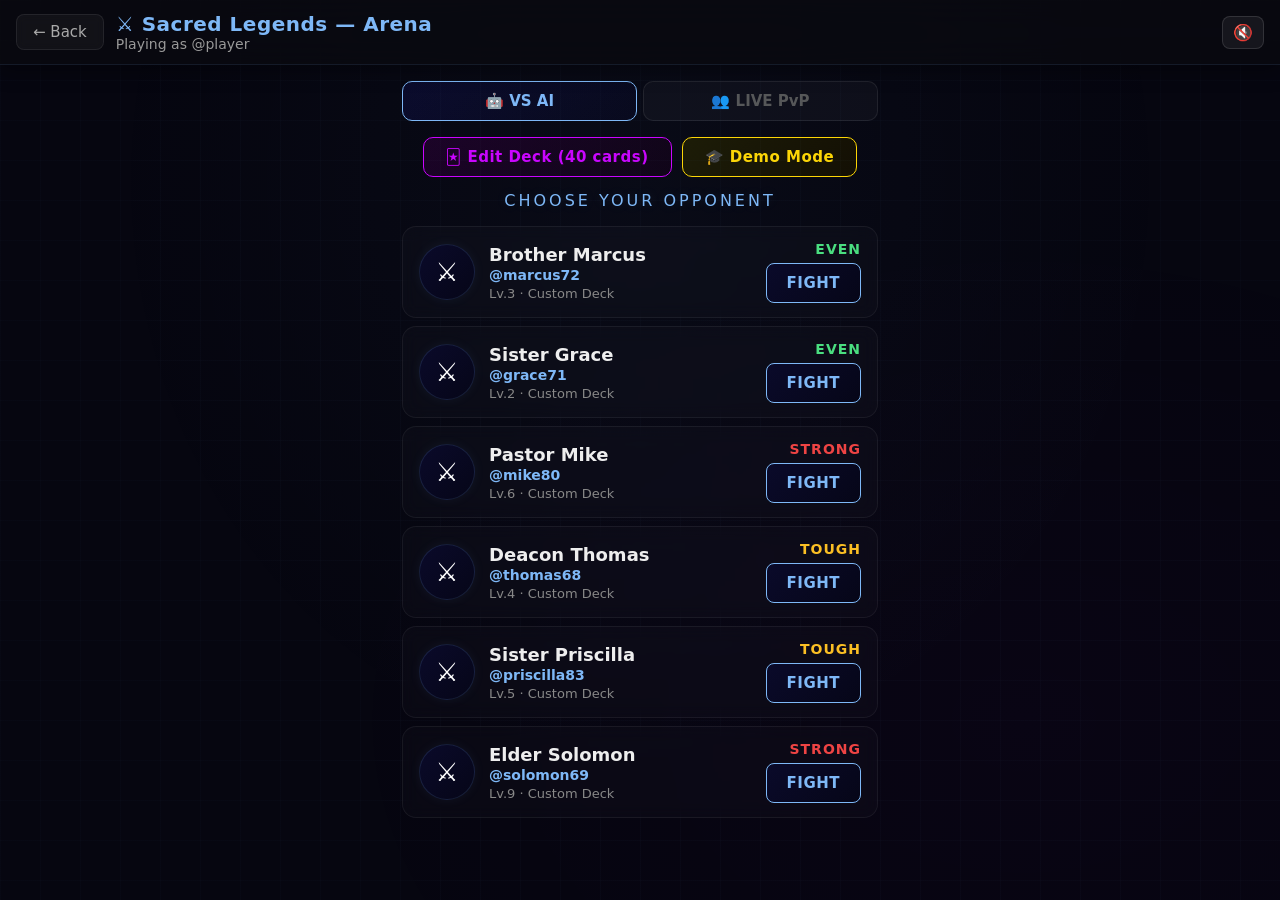
==== tcg/index.html @ 18b2754a "Add files via upload" ====
<!DOCTYPE html>
<html lang="en">
<head>
  <meta charset="UTF-8" />
  <meta name="viewport" content="width=device-width, initial-scale=1.0, maximum-scale=1.0, user-scalable=no" />
  <title>Ancient of Days — TCG Card Battle</title>
  <link rel="icon" type="image/svg+xml" href="data:image/svg+xml,<svg xmlns='http://www.w3.org/2000/svg' viewBox='0 0 100 100'><text y='.9em' font-size='90'>⚔️</text></svg>" />
  <script type="module" crossorigin src="./assets/index-ByjZycCG.js"></script>
  <link rel="stylesheet" crossorigin href="./assets/index-Dh2JTxyE.css">
</head>
<body>
  <div id="root"></div>

</body>
</html>
---- tcg/assets/index-Dh2JTxyE.css ----
*,*:before,*:after{box-sizing:border-box;margin:0;padding:0}body{font-family:Segoe UI,system-ui,-apple-system,sans-serif;background:#060610;color:#fff;min-height:100vh;-webkit-font-smoothing:antialiased;overflow-x:hidden}button{cursor:pointer;font-family:Segoe UI,system-ui,-apple-system,sans-serif}.tcg-page{min-height:100vh;position:relative;overflow:hidden}.bg-grid{position:fixed;top:0;right:0;bottom:0;left:0;background-image:linear-gradient(rgba(126,184,247,.02) 1px,transparent 1px),linear-gradient(90deg,rgba(126,184,247,.02) 1px,transparent 1px);background-size:40px 40px;pointer-events:none;z-index:0}.bg-radial{position:fixed;top:0;right:0;bottom:0;left:0;background:radial-gradient(ellipse at 50% 20%,#7EB8F708,transparent 60%),radial-gradient(ellipse at 80% 80%,#CC00FF05,transparent 50%);pointer-events:none;z-index:0}.glass-header{position:sticky;top:0;z-index:20;display:flex;align-items:center;gap:12px;padding:12px 16px;background:#0a0a10d9;backdrop-filter:blur(16px) saturate(1.4);-webkit-backdrop-filter:blur(16px) saturate(1.4);border-bottom:1px solid rgba(126,184,247,.1);box-shadow:0 4px 20px #0006}.header-title{font-weight:700;color:#7eb8f7;font-size:20px;letter-spacing:.5px}.header-sub{font-size:14px;color:#999}.btn-back{background:#ffffff0a;border:1px solid rgba(255,255,255,.08);color:#aaa;padding:8px 16px;border-radius:8px;font-size:15px;transition:all .2s;-webkit-backdrop-filter:blur(4px);backdrop-filter:blur(4px)}.btn-back:hover{background:#ffffff14;color:#aaa}.btn-fight{background:linear-gradient(135deg,#0a0a2a,#060618);border:1px solid #7EB8F7;color:#7eb8f7;padding:10px 20px;border-radius:8px;font-size:15px;font-weight:700;letter-spacing:.5px;transition:all .2s}.btn-primary{background:linear-gradient(135deg,#0a0a2a,#060618);border:1px solid #7EB8F7;color:#7eb8f7;padding:14px 28px;border-radius:10px;font-size:18px;font-weight:700;letter-spacing:.5px}.btn-ghost{background:#ffffff08;border:1px solid rgba(255,255,255,.08);color:#aaa;padding:13px 28px;border-radius:10px;font-size:16px;transition:all .2s}.btn-ghost:hover{color:#888;border-color:#ffffff26}.btn-ability{background:#cc00ff14;border:1px solid #CC00FF88;color:#c0f;padding:10px 18px;border-radius:8px;font-size:15px;font-weight:700;letter-spacing:.3px}.btn-cancel{background:#ffffff08;border:1px solid rgba(255,255,255,.08);color:#aaa;padding:10px 18px;border-radius:8px;font-size:15px}.btn-attack-face{background:#ef44441a;border:1px solid #ef4444;color:#ef4444;padding:12px 22px;border-radius:8px;font-size:16px;font-weight:700}.btn-end-turn{background:#ffffff0a;border:1px solid rgba(255,255,255,.08);color:#888;padding:14px 36px;border-radius:12px;font-size:18px;font-weight:700;letter-spacing:.5px;transition:all .3s}.btn-end-turn.active{background:linear-gradient(135deg,#7eb8f7,#48c);border-color:#7eb8f7;color:#000;box-shadow:0 4px 16px #7eb8f74d}.section-label{text-align:center;color:#7eb8f7;font-size:16px;letter-spacing:3px;margin-bottom:16px;text-shadow:0 0 12px #7EB8F722}.opponent-card{background:#ffffff05;border:1px solid rgba(255,255,255,.06);border-radius:14px;padding:14px 16px;margin-bottom:8px;display:flex;align-items:center;gap:14px;-webkit-backdrop-filter:blur(8px);backdrop-filter:blur(8px);transition:border-color .2s,background .2s}.opponent-card:hover{border-color:#7eb8f726;background:#ffffff09}.opp-avatar{width:56px;height:56px;border-radius:50%;background:linear-gradient(135deg,#0a0a2a,#060618);display:flex;align-items:center;justify-content:center;font-size:26px;border:1px solid #7EB8F722;box-shadow:0 0 12px #7eb8f711}.opp-name{font-weight:700;font-size:18px;color:#eee}.opp-tag{font-size:14px;color:#7eb8f7;font-weight:700;margin-top:2px}.opp-info{font-size:13px;color:#888;margin-top:3px}.battle-page{display:flex;flex-direction:column}.pvp-banner{background:#0a0a14e6;-webkit-backdrop-filter:blur(12px);backdrop-filter:blur(12px);border-bottom:1px solid rgba(126,184,247,.12);padding:10px 16px;display:flex;align-items:center;justify-content:space-between;z-index:10;position:relative}.pvp-badge{background:linear-gradient(135deg,#7eb8f7,#48c);color:#000;padding:4px 10px;border-radius:4px;font-size:13px;font-weight:700;letter-spacing:1px}.battle-half{padding:6px 12px;position:relative;z-index:5}.opponent-half{background:linear-gradient(180deg,rgba(20,0,10,.5),transparent)}.player-half{background:linear-gradient(0deg,rgba(0,20,10,.3),transparent)}.player-bar{display:flex;justify-content:space-between;align-items:center;margin-bottom:4px}.player-bar-left{display:flex;align-items:center;gap:8px}.bar-name{font-weight:700;font-size:17px}.bar-tag{font-size:14px;color:#7eb8f7}.bar-stats{display:flex;gap:10px;font-size:14px;color:#999}.hp-section{margin-bottom:6px}.hp-label{display:flex;gap:4px;font-size:15px;font-weight:700;margin-bottom:4px}.hp-track{height:10px;background:#ffffff0a;border-radius:6px;overflow:hidden;border:1px solid rgba(255,255,255,.06)}.hp-fill{height:100%;border-radius:6px;box-shadow:0 0 8px currentColor}.field-zone{min-height:90px;border-radius:14px;border:1px dashed rgba(255,255,255,.05);padding:8px 6px;display:flex;flex-wrap:wrap;gap:6px;justify-content:center;align-items:center;transition:all .3s ease;position:relative}.field-receiving{border-color:#4ade8044;background:#4ade8008;box-shadow:inset 0 0 20px #4ade800d}.field-targetable{border-color:#ef444444;background:#ef444408;box-shadow:inset 0 0 20px #ef44440d}.field-empty{display:flex;flex-direction:column;align-items:center;justify-content:center;gap:6px;padding:20px;color:#666;font-size:15px;letter-spacing:.5px}.battle-log-wrapper{position:relative;z-index:5;border-top:1px solid rgba(255,255,255,.04);border-bottom:1px solid rgba(255,255,255,.04);background:#05050c99;-webkit-backdrop-filter:blur(4px);backdrop-filter:blur(4px)}.battle-log{max-height:80px;min-height:50px;overflow:auto;padding:6px 14px}.log-msg{font-size:13px;padding:2px 0;color:#999}.action-bar{display:flex;gap:6px;justify-content:center;padding:6px 0;overflow:hidden}.hand-tray{padding:8px 8px 6px;background:#0a0a10e6;-webkit-backdrop-filter:blur(12px);backdrop-filter:blur(12px);border-top:1px solid rgba(255,255,255,.06);position:relative;z-index:15}.hand-cards{display:flex;gap:4px;justify-content:center;align-items:flex-end;min-height:100px;perspective:1000px;overflow-x:auto;padding:4px 0}@media(max-width:600px){.hand-cards{justify-content:flex-start;overflow-x:auto;scroll-snap-type:x mandatory;-webkit-overflow-scrolling:touch;gap:10px;padding:4px 12px;scrollbar-width:none}.hand-cards::-webkit-scrollbar{display:none}.hand-cards>*{scroll-snap-align:center;flex-shrink:0}}.hand-nav{display:none}@media(max-width:600px){.hand-nav{display:flex;justify-content:center;align-items:center;gap:6px;padding:4px 0 2px}.hand-nav-dot{width:8px;height:8px;border-radius:50%;background:#333;border:none;padding:0;cursor:pointer;transition:all .2s}.hand-nav-dot.active{background:#7eb8f7;box-shadow:0 0 6px #7eb8f744;transform:scale(1.3)}.hand-nav-arrow{background:none;border:none;color:#666;font-size:18px;padding:2px 8px;cursor:pointer;transition:color .2s}.hand-nav-arrow:active{color:#7eb8f7}}.hand-hint{text-align:center;font-size:14px;color:#888;margin-top:6px;letter-spacing:.3px}.end-turn-bar{padding:8px 16px 16px;display:flex;justify-content:center;background:#060610e6;position:relative;z-index:10}.spinner{display:inline-block;width:14px;height:14px;border:2px solid #555;border-top-color:#7eb8f7;border-radius:50%;animation:spin .8s linear infinite;vertical-align:middle;margin-right:6px}@keyframes spin{0%{transform:rotate(0)}to{transform:rotate(360deg)}}@keyframes float{0%,to{transform:translateY(0)}50%{transform:translateY(-3px)}}@keyframes spBob{0%,to{transform:translateY(0)}50%{transform:translateY(-4px)}}@keyframes pulseGlow{0%,to{box-shadow:0 0 10px #4ade8033}50%{box-shadow:0 0 24px #4ade8077}}::-webkit-scrollbar{width:3px;height:3px}::-webkit-scrollbar-track{background:transparent}::-webkit-scrollbar-thumb{background:#222;border-radius:3px}::-webkit-scrollbar-thumb:hover{background:#444}@media(max-width:480px){.hand-cards{gap:8px}.field-zone{gap:4px;min-height:80px}.glass-header{padding:14px 16px}.opponent-card{padding:16px}.btn-fight{padding:12px 22px}.pvp-banner{padding:12px 16px}.battle-half{padding:8px 14px}.hand-tray{padding:10px 8px 8px}.end-turn-bar{padding:10px 16px 20px}.action-bar{gap:10px;padding:8px 0}}
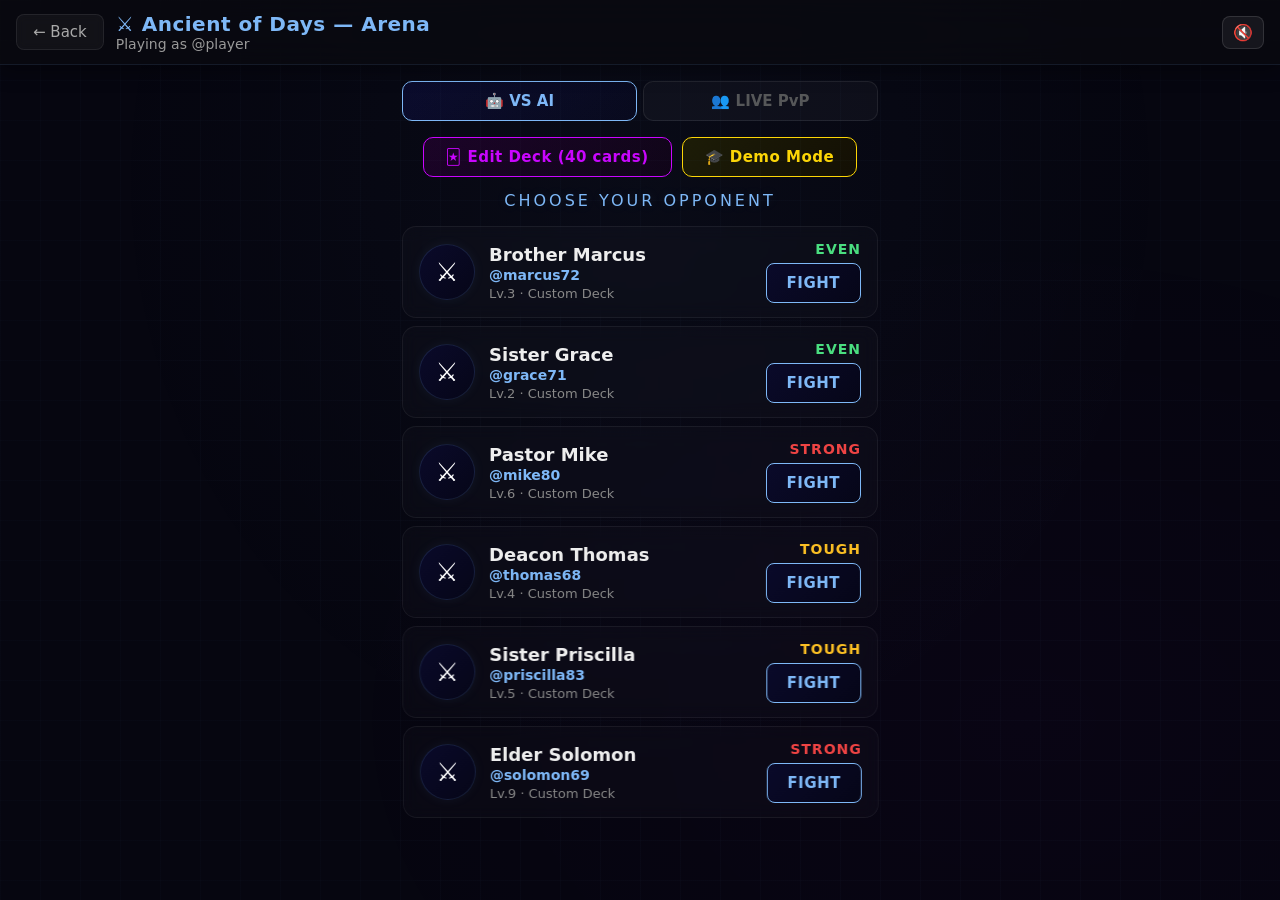
==== commit e3f551c6: "Add files via upload" ====
--- a/tcg/index.html
+++ b/tcg/index.html
@@ -5,11 +5,11 @@
   <meta name="viewport" content="width=device-width, initial-scale=1.0, maximum-scale=1.0, user-scalable=no" />
   <title>Ancient of Days — TCG Card Battle</title>
   <link rel="icon" type="image/svg+xml" href="data:image/svg+xml,<svg xmlns='http://www.w3.org/2000/svg' viewBox='0 0 100 100'><text y='.9em' font-size='90'>⚔️</text></svg>" />
-  <script type="module" crossorigin src="./assets/index-ByjZycCG.js"></script>
-  <link rel="stylesheet" crossorigin href="./assets/index-Dh2JTxyE.css">
+  <script type="module" crossorigin src="./assets/index-J-fe5Ahm.js"></script>
+  <link rel="stylesheet" crossorigin href="./assets/index-Dh2JTxyE.css">
 </head>
 <body>
-  <div id="root"></div>
+  <div id="root"></div> 
 </body>
 </html>
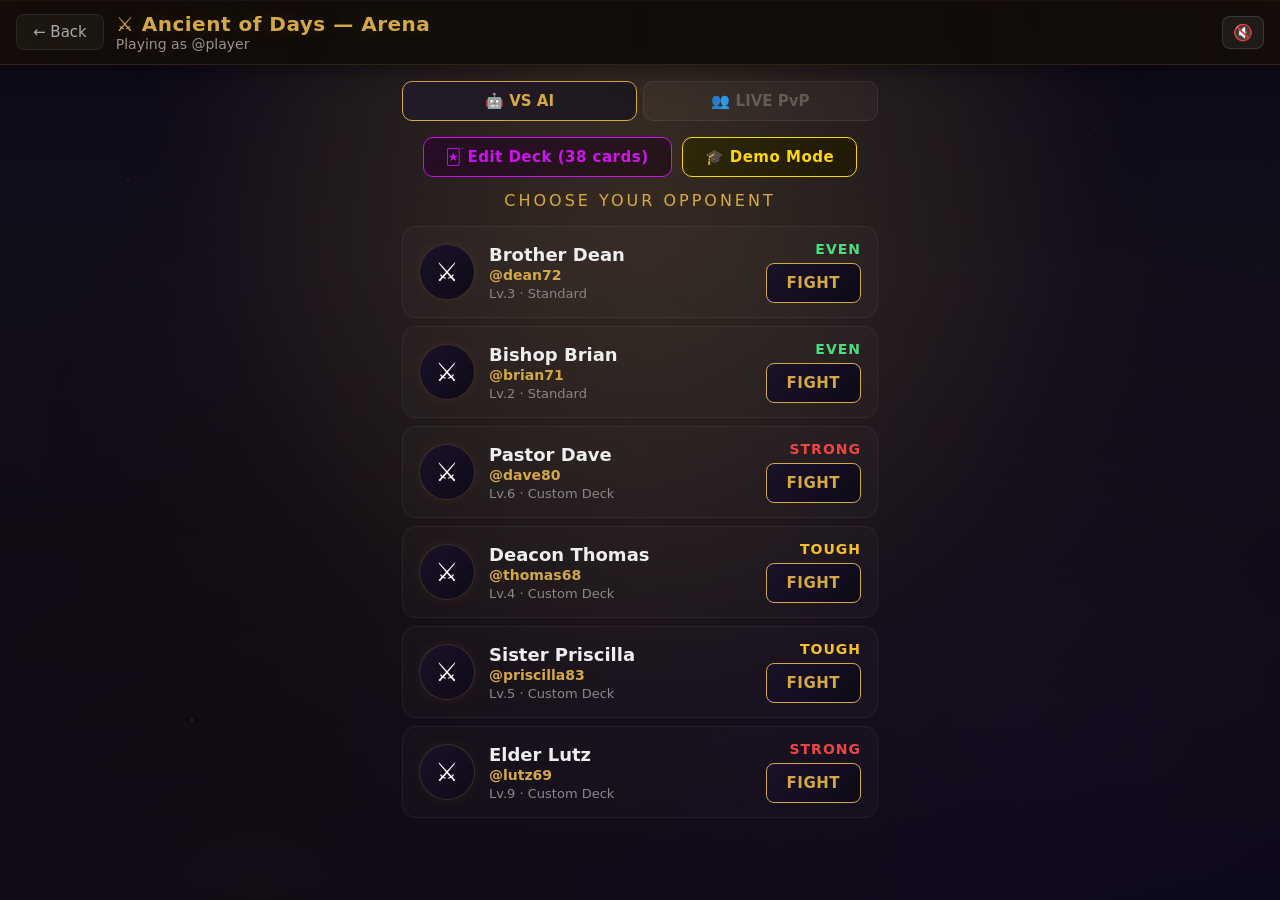
==== commit 964820a5: "Add files via upload" ====
--- a/tcg/index.html
+++ b/tcg/index.html
@@ -5,8 +5,8 @@
   <meta name="viewport" content="width=device-width, initial-scale=1.0, maximum-scale=1.0, user-scalable=no" />
   <title>Ancient of Days — TCG Card Battle</title>
   <link rel="icon" type="image/svg+xml" href="data:image/svg+xml,<svg xmlns='http://www.w3.org/2000/svg' viewBox='0 0 100 100'><text y='.9em' font-size='90'>⚔️</text></svg>" />
-  <script type="module" crossorigin src="./assets/index-J-fe5Ahm.js"></script>
-  <link rel="stylesheet" crossorigin href="./assets/index-Dh2JTxyE.css">
+  <script type="module" crossorigin src="./assets/index-dqI4MQub.js"></script>
+  <link rel="stylesheet" crossorigin href="./assets/index-B5slgCGi.css">
 </head>
 <body>
   <div id="root"></div>
--- a/tcg/assets/index-B5slgCGi.css
+++ b/tcg/assets/index-B5slgCGi.css
@@ -0,0 +1 @@
+*,*:before,*:after{box-sizing:border-box;margin:0;padding:0}body{font-family:Segoe UI,system-ui,-apple-system,sans-serif;background:#0a0815;color:#fff;min-height:100vh;-webkit-font-smoothing:antialiased;overflow-x:hidden}button{cursor:pointer;font-family:Segoe UI,system-ui,-apple-system,sans-serif}.tcg-page{min-height:100vh;position:relative;overflow:hidden;background:radial-gradient(ellipse at 50% 0%,rgba(180,140,60,.12) 0%,transparent 55%),radial-gradient(ellipse at 20% 100%,rgba(90,50,20,.1) 0%,transparent 50%),radial-gradient(ellipse at 80% 80%,rgba(60,30,80,.1) 0%,transparent 50%),linear-gradient(180deg,#0d0a18,#120e1a,#0e0b14 60%,#0a0815)}.bg-grid{position:fixed;top:0;right:0;bottom:0;left:0;pointer-events:none;z-index:0;background:radial-gradient(ellipse at 50% 15%,rgba(255,215,100,.06) 0%,transparent 50%),radial-gradient(ellipse at 50% 50%,rgba(180,140,60,.03) 0%,transparent 70%)}.bg-grid:before{content:"";position:absolute;top:0;right:0;bottom:0;left:0;background-image:radial-gradient(1px 1px at 10% 20%,rgba(255,215,100,.3),transparent),radial-gradient(1px 1px at 30% 60%,rgba(255,215,100,.2),transparent),radial-gradient(1px 1px at 50% 10%,rgba(255,220,130,.25),transparent),radial-gradient(1px 1px at 70% 40%,rgba(255,200,80,.2),transparent),radial-gradient(1px 1px at 90% 70%,rgba(255,215,100,.15),transparent),radial-gradient(1.5px 1.5px at 15% 80%,rgba(255,215,100,.3),transparent),radial-gradient(1px 1px at 85% 15%,rgba(255,220,130,.2),transparent),radial-gradient(1px 1px at 55% 85%,rgba(255,200,80,.15),transparent),radial-gradient(1.5px 1.5px at 40% 35%,rgba(255,215,100,.25),transparent),radial-gradient(1px 1px at 65% 55%,rgba(255,215,100,.2),transparent);animation:starDrift 20s ease-in-out infinite alternate}.bg-radial{position:fixed;top:0;right:0;bottom:0;left:0;background:radial-gradient(ellipse at 50% 20%,rgba(255,200,80,.04),transparent 60%),radial-gradient(ellipse at 80% 80%,rgba(120,60,160,.03),transparent 50%);pointer-events:none;z-index:0}.battle-bg{position:fixed;top:0;right:0;bottom:0;left:0;z-index:0;pointer-events:none;overflow:hidden;background:linear-gradient(180deg,#1a1020,#261828 8%,#3a2218,#5c3a1a 28%,#4a2e14 35%,#2e1c10,#1e140e,#1a120c 65%,#16100a 80%,#120e08)}.battle-bg:before{content:"";position:absolute;top:0;right:0;bottom:0;left:0;background:radial-gradient(1px 1px at 8% 5%,rgba(255,255,220,.6),transparent),radial-gradient(1px 1px at 22% 3%,rgba(255,255,220,.4),transparent),radial-gradient(1.5px 1.5px at 35% 8%,rgba(255,255,200,.7),transparent),radial-gradient(1px 1px at 48% 2%,rgba(255,255,220,.5),transparent),radial-gradient(1px 1px at 62% 6%,rgba(255,255,220,.3),transparent),radial-gradient(1.5px 1.5px at 75% 4%,rgba(255,255,200,.6),transparent),radial-gradient(1px 1px at 88% 7%,rgba(255,255,220,.4),transparent),radial-gradient(1px 1px at 15% 12%,rgba(255,255,220,.3),transparent),radial-gradient(1px 1px at 55% 11%,rgba(255,255,220,.35),transparent),radial-gradient(1px 1px at 92% 9%,rgba(255,255,220,.25),transparent),radial-gradient(ellipse 120% 20% at 50% 28%,rgba(200,120,40,.2) 0%,transparent 70%),radial-gradient(circle at 75% 8%,rgba(255,230,180,.08) 0%,transparent 25%);animation:starTwinkle 6s ease-in-out infinite alternate}.battle-bg:after{content:"";position:absolute;top:0;right:0;bottom:0;left:0;background:repeating-linear-gradient(90deg,transparent 0px,rgba(160,120,60,.02) 2px,transparent 4px),repeating-linear-gradient(0deg,transparent 0px,rgba(140,100,50,.015) 3px,transparent 6px),radial-gradient(ellipse 100% 15% at 30% 50%,rgba(180,140,80,.06) 0%,transparent 70%),radial-gradient(ellipse 80% 12% at 70% 52%,rgba(160,120,60,.05) 0%,transparent 70%),radial-gradient(circle at 5% 60%,rgba(255,140,40,.04) 0%,transparent 20%),radial-gradient(circle at 95% 55%,rgba(255,140,40,.03) 0%,transparent 18%),linear-gradient(180deg,transparent 50%,rgba(0,0,0,.15) 100%);animation:dustDrift 12s ease-in-out infinite alternate}@keyframes starTwinkle{0%{opacity:.8}50%{opacity:1}to{opacity:.85}}@keyframes dustDrift{0%{transform:translate(0)}to{transform:translate(6px)}}.scene-mountains{position:absolute;bottom:52%;left:0;right:0;height:30%;z-index:1;background-image:url("data:image/svg+xml,%3Csvg xmlns='http://www.w3.org/2000/svg' viewBox='0 0 1200 200' preserveAspectRatio='none'%3E%3Cpath d='M0 200 L0 140 Q30 130 60 120 L120 80 L160 95 L200 60 L250 90 L280 55 L340 100 L380 70 L440 110 L480 50 L520 85 L560 40 L600 75 L650 30 L700 65 L740 45 L790 80 L830 55 L880 90 L920 60 L970 100 L1010 70 L1060 95 L1100 65 L1140 85 L1200 110 L1200 200Z' fill='%23160e08' opacity='0.7'/%3E%3Cpath d='M0 200 L0 160 Q40 150 80 145 L150 110 L200 130 L260 90 L320 125 L370 95 L430 130 L490 80 L540 110 L600 70 L660 100 L710 65 L770 95 L820 75 L880 110 L940 85 L1000 120 L1050 95 L1110 130 L1160 110 L1200 140 L1200 200Z' fill='%231a1208' opacity='0.5'/%3E%3C/svg%3E");background-size:100% 100%;background-repeat:no-repeat}.scene-dunes{position:absolute;bottom:0;left:0;right:0;height:55%;z-index:1;background-image:url("data:image/svg+xml,%3Csvg xmlns='http://www.w3.org/2000/svg' viewBox='0 0 1200 300' preserveAspectRatio='none'%3E%3Cdefs%3E%3ClinearGradient id='dg' x1='0' y1='0' x2='0' y2='1'%3E%3Cstop offset='0%25' stop-color='%23261a0c' stop-opacity='0.3'/%3E%3Cstop offset='100%25' stop-color='%231a120a' stop-opacity='0.5'/%3E%3C/linearGradient%3E%3C/defs%3E%3Cpath d='M0 300 L0 80 Q100 60 200 70 Q350 85 450 50 Q550 20 650 45 Q750 70 850 35 Q950 5 1050 30 Q1150 55 1200 40 L1200 300Z' fill='url(%23dg)'/%3E%3Cpath d='M0 300 L0 140 Q150 120 300 130 Q500 145 650 110 Q800 80 950 100 Q1100 120 1200 105 L1200 300Z' fill='%23201508' opacity='0.25'/%3E%3C/svg%3E");background-size:100% 100%;background-repeat:no-repeat}.scene-ruins{position:absolute;top:0;right:0;bottom:0;left:0;z-index:2;pointer-events:none;background-image:url("data:image/svg+xml,%3Csvg xmlns='http://www.w3.org/2000/svg' viewBox='0 0 80 250' preserveAspectRatio='xMinYMax meet'%3E%3Crect x='15' y='50' width='14' height='200' fill='%23201408' opacity='0.5' rx='2'/%3E%3Crect x='10' y='42' width='24' height='12' fill='%23201408' opacity='0.5' rx='1'/%3E%3Crect x='8' y='36' width='28' height='8' fill='%23201408' opacity='0.45' rx='1'/%3E%3Crect x='45' y='80' width='12' height='170' fill='%23201408' opacity='0.35' rx='2'/%3E%3Crect x='41' y='73' width='20' height='10' fill='%23201408' opacity='0.35' rx='1'/%3E%3Crect x='42' y='140' width='18' height='3' fill='%23201408' opacity='0.2'/%3E%3C/svg%3E"),url("data:image/svg+xml,%3Csvg xmlns='http://www.w3.org/2000/svg' viewBox='0 0 80 250' preserveAspectRatio='xMaxYMax meet'%3E%3Crect x='50' y='60' width='14' height='190' fill='%23201408' opacity='0.45' rx='2'/%3E%3Crect x='46' y='52' width='22' height='11' fill='%23201408' opacity='0.45' rx='1'/%3E%3Crect x='44' y='46' width='26' height='8' fill='%23201408' opacity='0.4' rx='1'/%3E%3Crect x='20' y='100' width='11' height='150' fill='%23201408' opacity='0.3' rx='2'/%3E%3Crect x='16' y='93' width='19' height='10' fill='%23201408' opacity='0.3' rx='1'/%3E%3C/svg%3E");background-position:left bottom,right bottom;background-size:60px 45%,55px 42%;background-repeat:no-repeat}.scene-palms{position:absolute;top:0;right:0;bottom:0;left:0;z-index:2;pointer-events:none;background-image:url("data:image/svg+xml,%3Csvg xmlns='http://www.w3.org/2000/svg' viewBox='0 0 100 300' preserveAspectRatio='xMinYMax meet'%3E%3Cpath d='M48 300 Q47 250 49 200 Q50 160 48 130' stroke='%23261a0c' stroke-width='4' fill='none' opacity='0.5'/%3E%3Cpath d='M48 130 Q30 115 10 120' stroke='%23182008' stroke-width='2.5' fill='none' opacity='0.4'/%3E%3Cpath d='M48 130 Q25 108 8 100' stroke='%23182008' stroke-width='2' fill='none' opacity='0.35'/%3E%3Cpath d='M48 130 Q60 110 80 115' stroke='%23182008' stroke-width='2.5' fill='none' opacity='0.4'/%3E%3Cpath d='M48 130 Q65 105 85 95' stroke='%23182008' stroke-width='2' fill='none' opacity='0.35'/%3E%3Cpath d='M48 130 Q45 105 40 85' stroke='%23182008' stroke-width='2' fill='none' opacity='0.3'/%3E%3Cpath d='M48 130 Q52 108 58 88' stroke='%23182008' stroke-width='2' fill='none' opacity='0.3'/%3E%3C/svg%3E"),url("data:image/svg+xml,%3Csvg xmlns='http://www.w3.org/2000/svg' viewBox='0 0 100 300' preserveAspectRatio='xMaxYMax meet'%3E%3Cpath d='M55 300 Q54 260 56 220 Q57 180 55 150' stroke='%23261a0c' stroke-width='3.5' fill='none' opacity='0.4'/%3E%3Cpath d='M55 150 Q35 135 15 140' stroke='%23182008' stroke-width='2' fill='none' opacity='0.35'/%3E%3Cpath d='M55 150 Q30 128 12 118' stroke='%23182008' stroke-width='1.8' fill='none' opacity='0.3'/%3E%3Cpath d='M55 150 Q70 132 88 135' stroke='%23182008' stroke-width='2' fill='none' opacity='0.35'/%3E%3Cpath d='M55 150 Q72 125 90 115' stroke='%23182008' stroke-width='1.8' fill='none' opacity='0.3'/%3E%3Cpath d='M55 150 Q53 125 50 108' stroke='%23182008' stroke-width='1.8' fill='none' opacity='0.25'/%3E%3C/svg%3E");background-position:8% bottom,92% bottom;background-size:70px 50%,60px 45%;background-repeat:no-repeat}.scene-dust-particles{position:absolute;top:0;right:0;bottom:0;left:0;z-index:3;pointer-events:none}.scene-dust-particles:before{content:"";position:absolute;width:200%;height:100%;top:0;left:-50%;background-image:radial-gradient(2px 2px at 10% 40%,rgba(200,160,80,.15),transparent),radial-gradient(1.5px 1.5px at 20% 55%,rgba(200,160,80,.12),transparent),radial-gradient(2px 2px at 35% 35%,rgba(200,160,80,.1),transparent),radial-gradient(1px 1px at 45% 60%,rgba(200,160,80,.14),transparent),radial-gradient(2px 2px at 55% 45%,rgba(200,160,80,.1),transparent),radial-gradient(1.5px 1.5px at 65% 50%,rgba(200,160,80,.12),transparent),radial-gradient(1px 1px at 75% 38%,rgba(200,160,80,.08),transparent),radial-gradient(2px 2px at 85% 58%,rgba(200,160,80,.1),transparent),radial-gradient(1.5px 1.5px at 30% 65%,rgba(200,160,80,.09),transparent),radial-gradient(1px 1px at 60% 30%,rgba(200,160,80,.11),transparent),radial-gradient(2px 2px at 80% 42%,rgba(200,160,80,.07),transparent),radial-gradient(1.5px 1.5px at 15% 48%,rgba(200,160,80,.1),transparent);animation:dustFloat 18s linear infinite}.scene-dust-particles:after{content:"";position:absolute;width:200%;height:100%;top:0;left:-80%;background-image:radial-gradient(1.5px 1.5px at 12% 52%,rgba(220,180,100,.08),transparent),radial-gradient(2px 2px at 28% 38%,rgba(220,180,100,.06),transparent),radial-gradient(1px 1px at 42% 62%,rgba(220,180,100,.1),transparent),radial-gradient(1.5px 1.5px at 58% 44%,rgba(220,180,100,.07),transparent),radial-gradient(2px 2px at 72% 56%,rgba(220,180,100,.09),transparent),radial-gradient(1px 1px at 88% 36%,rgba(220,180,100,.06),transparent);animation:dustFloat 25s linear infinite reverse}@keyframes dustFloat{0%{transform:translate(0)}to{transform:translate(50%)}}@keyframes starDrift{0%{transform:translateY(0) translate(0)}to{transform:translateY(-8px) translate(4px)}}.glass-header{position:sticky;top:0;z-index:20;display:flex;align-items:center;gap:12px;padding:12px 16px;background:linear-gradient(90deg,rgba(60,40,15,.12),transparent,rgba(60,40,15,.12)),#0e0a08e6;backdrop-filter:blur(16px) saturate(1.4);-webkit-backdrop-filter:blur(16px) saturate(1.4);border-bottom:1px solid rgba(180,140,60,.18);box-shadow:0 4px 20px #00000080,0 1px #b48c3c0f inset}.header-title{font-weight:700;color:#d4a843;font-size:20px;letter-spacing:.5px;text-shadow:0 0 20px rgba(212,168,67,.2)}.header-sub{font-size:14px;color:#a09080}.btn-back{background:#ffffff0a;border:1px solid rgba(255,255,255,.08);color:#aaa;padding:8px 16px;border-radius:8px;font-size:15px;transition:all .2s;-webkit-backdrop-filter:blur(4px);backdrop-filter:blur(4px)}.btn-back:hover{background:#ffffff14;color:#aaa}.btn-fight{background:linear-gradient(135deg,#1a1228,#0e0a18);border:1px solid #d4a843;color:#d4a843;padding:10px 20px;border-radius:8px;font-size:15px;font-weight:700;letter-spacing:.5px;transition:all .2s}.btn-primary{background:linear-gradient(135deg,#1a1228,#0e0a18);border:1px solid #d4a843;color:#d4a843;padding:14px 28px;border-radius:10px;font-size:18px;font-weight:700;letter-spacing:.5px}.btn-ghost{background:#ffffff08;border:1px solid rgba(255,255,255,.08);color:#aaa;padding:13px 28px;border-radius:10px;font-size:16px;transition:all .2s}.btn-ghost:hover{color:#888;border-color:#ffffff26}.btn-ability{background:#cc00ff14;border:1px solid #CC00FF88;color:#c0f;padding:10px 18px;border-radius:8px;font-size:15px;font-weight:700;letter-spacing:.3px}.btn-cancel{background:#ffffff08;border:1px solid rgba(255,255,255,.08);color:#aaa;padding:10px 18px;border-radius:8px;font-size:15px}.btn-attack-face{background:#ef44441a;border:1px solid #ef4444;color:#ef4444;padding:12px 22px;border-radius:8px;font-size:16px;font-weight:700}.btn-end-turn{background:#ffffff0a;border:1px solid rgba(255,255,255,.08);color:#888;padding:14px 36px;border-radius:12px;font-size:18px;font-weight:700;letter-spacing:.5px;transition:all .3s}.btn-end-turn.active{background:linear-gradient(135deg,#d4a843,#a07828);border-color:#d4a843;color:#000;box-shadow:0 4px 16px #d4a8434d}.section-label{text-align:center;color:#d4a843;font-size:16px;letter-spacing:3px;margin-bottom:16px;text-shadow:0 0 12px rgba(212,168,67,.15)}.opponent-card{background:#ffffff05;border:1px solid rgba(255,255,255,.06);border-radius:14px;padding:14px 16px;margin-bottom:8px;display:flex;align-items:center;gap:14px;-webkit-backdrop-filter:blur(8px);backdrop-filter:blur(8px);transition:border-color .2s,background .2s}.opponent-card:hover{border-color:#7eb8f726;background:#ffffff09}.opp-avatar{width:56px;height:56px;border-radius:50%;background:linear-gradient(135deg,#1a1228,#0e0a18);display:flex;align-items:center;justify-content:center;font-size:26px;border:1px solid rgba(212,168,67,.2);box-shadow:0 0 12px #d4a84314}.opp-name{font-weight:700;font-size:18px;color:#eee}.opp-tag{font-size:14px;color:#d4a843;font-weight:700;margin-top:2px}.opp-info{font-size:13px;color:#888;margin-top:3px}.battle-page{display:flex;flex-direction:column}.pvp-banner{background:linear-gradient(90deg,#3c280f26,#28190a40,#3c280f26),#0e0a08f0;-webkit-backdrop-filter:blur(12px);backdrop-filter:blur(12px);border-bottom:1px solid rgba(180,140,60,.18);padding:10px 16px;display:flex;align-items:center;justify-content:space-between;z-index:10;position:relative}.pvp-badge{background:linear-gradient(135deg,#d4a843,#a07828);color:#000;padding:4px 10px;border-radius:4px;font-size:13px;font-weight:700;letter-spacing:1px}.battle-half{padding:6px 12px;position:relative;z-index:5}.opponent-half{background:linear-gradient(180deg,rgba(80,20,15,.3) 0%,rgba(60,15,10,.15) 40%,transparent 100%);border-bottom:1px solid rgba(180,80,40,.08)}.player-half{background:linear-gradient(0deg,rgba(20,40,80,.2) 0%,rgba(15,30,60,.1) 40%,transparent 100%);border-top:1px solid rgba(100,140,200,.06)}.player-bar{display:flex;justify-content:space-between;align-items:center;margin-bottom:4px}.player-bar-left{display:flex;align-items:center;gap:8px}.bar-name{font-weight:700;font-size:17px}.bar-tag{font-size:14px;color:#d4a843}.bar-stats{display:flex;gap:10px;font-size:14px;color:#999}.hp-section{margin-bottom:6px}.hp-label{display:flex;gap:4px;font-size:15px;font-weight:700;margin-bottom:4px}.hp-track{height:10px;background:#503c1e26;border-radius:6px;overflow:hidden;border:1px solid rgba(180,140,60,.1)}.hp-fill{height:100%;border-radius:6px;box-shadow:0 0 8px currentColor}.field-zone{min-height:90px;border-radius:14px;border:1px solid rgba(180,140,60,.1);padding:8px 6px;display:flex;flex-wrap:wrap;gap:6px;justify-content:center;align-items:center;transition:all .3s ease;position:relative;background:radial-gradient(ellipse at 50% 50%,rgba(140,100,50,.06) 0%,transparent 70%),#140f0a59;box-shadow:inset 0 0 30px #0003,inset 0 1px #b48c3c0d}.field-receiving{border-color:#4ade8044;background:#4ade8008;box-shadow:inset 0 0 20px #4ade800d}.field-targetable{border-color:#ef444444;background:#ef444408;box-shadow:inset 0 0 20px #ef44440d}.field-empty{display:flex;flex-direction:column;align-items:center;justify-content:center;gap:6px;padding:20px;color:#b48c3c59;font-size:15px;letter-spacing:.5px;font-style:italic}.battle-log-wrapper{position:relative;z-index:5;border-top:1px solid rgba(180,140,60,.1);border-bottom:1px solid rgba(180,140,60,.1);background:linear-gradient(90deg,#50321414,#28190a1f,#50321414),#0a0806bf;-webkit-backdrop-filter:blur(4px);backdrop-filter:blur(4px)}.battle-log{max-height:80px;min-height:50px;overflow:auto;padding:6px 14px}.log-msg{font-size:13px;padding:2px 0;color:#999}.action-bar{display:flex;gap:6px;justify-content:center;padding:6px 0;overflow:hidden}.hand-tray{padding:8px 8px 6px;background:linear-gradient(180deg,#1e160cf2,#120e08fa);-webkit-backdrop-filter:blur(12px);backdrop-filter:blur(12px);border-top:1px solid rgba(180,140,60,.12);position:relative;z-index:15}.hand-cards{display:flex;gap:4px;justify-content:center;align-items:flex-end;min-height:100px;perspective:1000px;overflow-x:auto;padding:4px 0}@media(max-width:600px){.hand-cards{justify-content:flex-start;overflow-x:auto;scroll-snap-type:x mandatory;-webkit-overflow-scrolling:touch;gap:10px;padding:4px 12px;scrollbar-width:none}.hand-cards::-webkit-scrollbar{display:none}.hand-cards>*{scroll-snap-align:center;flex-shrink:0}}.hand-nav{display:none}@media(max-width:600px){.hand-nav{display:flex;justify-content:center;align-items:center;gap:6px;padding:4px 0 2px}.hand-nav-dot{width:8px;height:8px;border-radius:50%;background:#333;border:none;padding:0;cursor:pointer;transition:all .2s}.hand-nav-dot.active{background:#d4a843;box-shadow:0 0 6px #d4a84344;transform:scale(1.3)}.hand-nav-arrow{background:none;border:none;color:#666;font-size:18px;padding:2px 8px;cursor:pointer;transition:color .2s}.hand-nav-arrow:active{color:#d4a843}}.hand-hint{text-align:center;font-size:14px;color:#888;margin-top:6px;letter-spacing:.3px}.end-turn-bar{padding:8px 16px 16px;display:flex;justify-content:center;background:#0e0a06eb;position:relative;z-index:10}.spinner{display:inline-block;width:14px;height:14px;border:2px solid #555;border-top-color:#d4a843;border-radius:50%;animation:spin .8s linear infinite;vertical-align:middle;margin-right:6px}@keyframes spin{0%{transform:rotate(0)}to{transform:rotate(360deg)}}@keyframes float{0%,to{transform:translateY(0)}50%{transform:translateY(-3px)}}@keyframes spBob{0%,to{transform:translateY(0)}50%{transform:translateY(-4px)}}@keyframes pulseGlow{0%,to{box-shadow:0 0 10px #4ade8033}50%{box-shadow:0 0 24px #4ade8077}}.faith-zone{padding:4px 8px;margin:4px 0;border-radius:10px;border:1px solid rgba(251,191,36,.15);background:#fbbf2408}.faith-zone-label{font-size:11px;color:#fbbf24;letter-spacing:1.5px;text-align:center;margin-bottom:4px;font-weight:700;text-transform:uppercase}.faith-zone-cards{display:flex;gap:6px;justify-content:center;flex-wrap:wrap}.faith-card-slot{position:relative;min-width:72px;padding:6px 8px;border-radius:8px;border:1px solid rgba(251,191,36,.2);background:#fbbf240a;text-align:center;transition:all .3s ease}.faith-card-slot.faith-ready{border-color:#4ade8080;background:#4ade800f;box-shadow:0 0 12px #4ade8026;animation:faithPulse 1.5s ease-in-out infinite}.faith-card-slot.faith-charging{border-color:#fbbf2433}.faith-card-back{font-size:20px;margin-bottom:2px}.faith-card-name{font-size:11px;font-weight:700;color:#fbbf24;white-space:nowrap;overflow:hidden;text-overflow:ellipsis;max-width:80px}.faith-card-stats{font-size:10px;color:#999;margin:2px 0}.faith-card-progress{display:flex;align-items:center;gap:4px;margin-top:3px}.faith-progress-bar{flex:1;height:4px;background:#ffffff0f;border-radius:2px;overflow:hidden}.faith-progress-fill{height:100%;border-radius:2px;background:linear-gradient(90deg,#fbbf24,#4ade80);box-shadow:0 0 4px #fbbf2466}.faith-progress-text{font-size:9px;color:#888;min-width:20px;text-align:right}.faith-ready-badge{font-size:9px;color:#4ade80;font-weight:700;letter-spacing:1px;margin-top:2px;animation:faithPulse 1.5s ease-in-out infinite}.faith-charging-badge{font-size:9px;color:#fbbf24;margin-top:2px}.faith-reveal-btn{margin-top:4px;padding:3px 10px;border-radius:6px;border:1px solid #4ade80;background:#4ade801a;color:#4ade80;font-size:11px;font-weight:700;cursor:pointer;font-family:inherit;transition:all .2s}.faith-reveal-btn:hover{background:#4ade8033;box-shadow:0 0 12px #4ade804d}.faith-commit-btn{margin-left:8px;padding:3px 10px;border-radius:6px;border:1px solid #fbbf24;background:#fbbf241a;color:#fbbf24;font-size:12px;font-weight:700;cursor:pointer;font-family:inherit;transition:all .2s}.faith-commit-btn:hover{background:#fbbf2433;box-shadow:0 0 10px #fbbf2440}.faith-action-bar{display:flex;flex-direction:column;align-items:center;gap:4px;padding:6px 12px;background:#fbbf240a;border-top:1px solid rgba(251,191,36,.15);overflow:hidden}.faith-commit-btn-large{padding:8px 24px;border-radius:10px;border:2px solid #fbbf24;background:linear-gradient(135deg,#fbbf241f,#fbbf240a);color:#fbbf24;font-size:16px;font-weight:700;cursor:pointer;font-family:inherit;letter-spacing:.5px;transition:all .2s}.faith-commit-btn-large:hover{background:linear-gradient(135deg,#fbbf2433,#fbbf2414)}.faith-commit-hint{font-size:11px;color:#888;text-align:center}@keyframes faithPulse{0%,to{box-shadow:0 0 8px #4ade801a}50%{box-shadow:0 0 18px #4ade804d}}::-webkit-scrollbar{width:3px;height:3px}::-webkit-scrollbar-track{background:transparent}::-webkit-scrollbar-thumb{background:#222;border-radius:3px}::-webkit-scrollbar-thumb:hover{background:#444}@media(max-width:480px){.hand-cards{gap:8px}.field-zone{gap:4px;min-height:80px}.glass-header{padding:14px 16px}.opponent-card{padding:16px}.btn-fight{padding:12px 22px}.pvp-banner{padding:12px 16px}.battle-half{padding:8px 14px}.hand-tray{padding:10px 8px 8px}.end-turn-bar{padding:10px 16px 20px}.action-bar{gap:10px;padding:8px 0}}
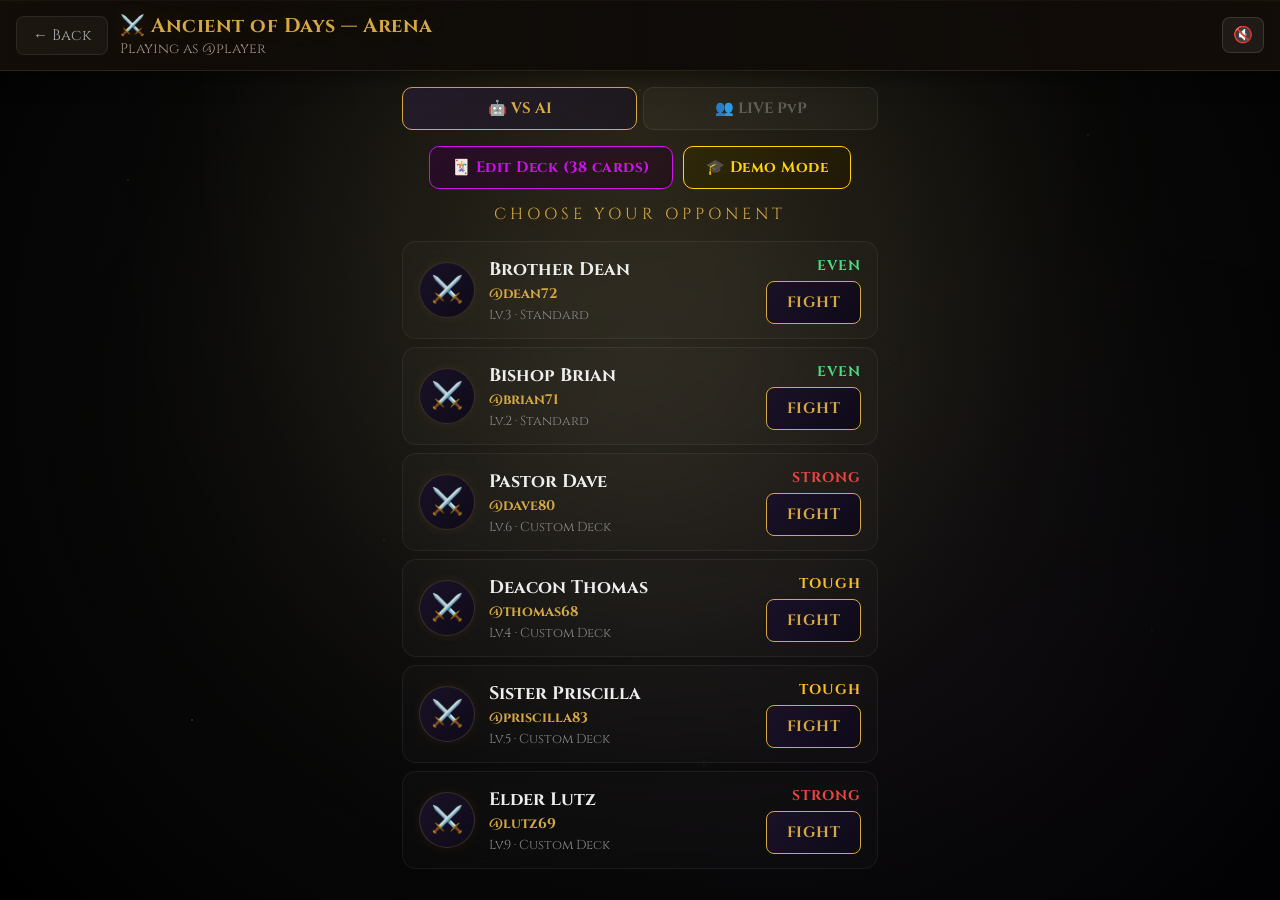
==== commit 999555f0: "Add files via upload" ====
--- a/tcg/index.html
+++ b/tcg/index.html
@@ -4,9 +4,12 @@
   <meta charset="UTF-8" />
   <meta name="viewport" content="width=device-width, initial-scale=1.0, maximum-scale=1.0, user-scalable=no" />
   <title>Ancient of Days — TCG Card Battle</title>
+  <link rel="preconnect" href="https://fonts.googleapis.com">
+  <link rel="preconnect" href="https://fonts.gstatic.com" crossorigin>
+  <link href="https://fonts.googleapis.com/css2?family=Cinzel:wght@400;700;900&display=swap" rel="stylesheet">
   <link rel="icon" type="image/svg+xml" href="data:image/svg+xml,<svg xmlns='http://www.w3.org/2000/svg' viewBox='0 0 100 100'><text y='.9em' font-size='90'>⚔️</text></svg>" />
-  <script type="module" crossorigin src="./assets/index-dqI4MQub.js"></script>
-  <link rel="stylesheet" crossorigin href="./assets/index-B5slgCGi.css">
+  <script type="module" crossorigin src="./assets/index-_kkxTLTy.js"></script>
+  <link rel="stylesheet" crossorigin href="./assets/index-CN4k8wia.css">
 </head>
 <body>
   <div id="root"></div>
--- a/tcg/assets/index-CN4k8wia.css
+++ b/tcg/assets/index-CN4k8wia.css
@@ -0,0 +1 @@
+*,*:before,*:after{box-sizing:border-box;margin:0;padding:0}body{font-family:Cinzel,Georgia,serif;background:#0a0815;color:#fff;min-height:100vh;-webkit-font-smoothing:antialiased;overflow-x:hidden}button{cursor:pointer;font-family:Cinzel,Georgia,serif}.tcg-page{min-height:100vh;position:relative;overflow:hidden;background:radial-gradient(circle at 50% 40%,#1a1a1a,#0a0a0a,#000)}.bg-grid{position:fixed;top:0;right:0;bottom:0;left:0;pointer-events:none;z-index:0;background:radial-gradient(ellipse at 50% 15%,rgba(255,215,100,.06) 0%,transparent 50%),radial-gradient(ellipse at 50% 50%,rgba(180,140,60,.03) 0%,transparent 70%)}.bg-grid:before{content:"";position:absolute;top:0;right:0;bottom:0;left:0;background-image:radial-gradient(1px 1px at 10% 20%,rgba(255,215,100,.3),transparent),radial-gradient(1px 1px at 30% 60%,rgba(255,215,100,.2),transparent),radial-gradient(1px 1px at 50% 10%,rgba(255,220,130,.25),transparent),radial-gradient(1px 1px at 70% 40%,rgba(255,200,80,.2),transparent),radial-gradient(1px 1px at 90% 70%,rgba(255,215,100,.15),transparent),radial-gradient(1.5px 1.5px at 15% 80%,rgba(255,215,100,.3),transparent),radial-gradient(1px 1px at 85% 15%,rgba(255,220,130,.2),transparent),radial-gradient(1px 1px at 55% 85%,rgba(255,200,80,.15),transparent),radial-gradient(1.5px 1.5px at 40% 35%,rgba(255,215,100,.25),transparent),radial-gradient(1px 1px at 65% 55%,rgba(255,215,100,.2),transparent);animation:starDrift 20s ease-in-out infinite alternate}.bg-radial{position:fixed;top:0;right:0;bottom:0;left:0;background:radial-gradient(ellipse at 50% 20%,rgba(255,200,80,.04),transparent 60%),radial-gradient(ellipse at 80% 80%,rgba(120,60,160,.03),transparent 50%);pointer-events:none;z-index:0}.battle-bg{position:fixed;top:0;right:0;bottom:0;left:0;z-index:0;pointer-events:none;overflow:hidden;background:radial-gradient(circle at 50% 40%,#1a1a1a,#0d0d0d 40%,#000)}.battle-bg:before{content:"";position:absolute;top:0;right:0;bottom:0;left:0;background:radial-gradient(1px 1px at 8% 5%,rgba(255,215,100,.4),transparent),radial-gradient(1px 1px at 22% 8%,rgba(255,215,100,.3),transparent),radial-gradient(1.5px 1.5px at 35% 4%,rgba(255,215,100,.5),transparent),radial-gradient(1px 1px at 48% 6%,rgba(255,215,100,.35),transparent),radial-gradient(1px 1px at 62% 3%,rgba(255,215,100,.25),transparent),radial-gradient(1.5px 1.5px at 75% 7%,rgba(255,215,100,.4),transparent),radial-gradient(1px 1px at 88% 5%,rgba(255,215,100,.3),transparent),radial-gradient(ellipse at 50% 45%,rgba(212,168,67,.06) 0%,transparent 50%);animation:starTwinkle 6s ease-in-out infinite alternate}.battle-bg:after{content:"";position:absolute;top:0;right:0;bottom:0;left:0;background:radial-gradient(ellipse at 50% 50%,transparent 50%,rgba(0,0,0,.4) 100%),radial-gradient(circle at 3% 50%,rgba(212,168,67,.04) 0%,transparent 20%),radial-gradient(circle at 97% 50%,rgba(212,168,67,.04) 0%,transparent 20%)}@keyframes starTwinkle{0%{opacity:.8}50%{opacity:1}to{opacity:.85}}@keyframes dustDrift{0%{transform:translate(0)}to{transform:translate(6px)}}.scene-mountains{position:absolute;bottom:52%;left:0;right:0;height:30%;z-index:1;background-image:url("data:image/svg+xml,%3Csvg xmlns='http://www.w3.org/2000/svg' viewBox='0 0 1200 200' preserveAspectRatio='none'%3E%3Cpath d='M0 200 L0 140 Q30 130 60 120 L120 80 L160 95 L200 60 L250 90 L280 55 L340 100 L380 70 L440 110 L480 50 L520 85 L560 40 L600 75 L650 30 L700 65 L740 45 L790 80 L830 55 L880 90 L920 60 L970 100 L1010 70 L1060 95 L1100 65 L1140 85 L1200 110 L1200 200Z' fill='%23160e08' opacity='0.7'/%3E%3Cpath d='M0 200 L0 160 Q40 150 80 145 L150 110 L200 130 L260 90 L320 125 L370 95 L430 130 L490 80 L540 110 L600 70 L660 100 L710 65 L770 95 L820 75 L880 110 L940 85 L1000 120 L1050 95 L1110 130 L1160 110 L1200 140 L1200 200Z' fill='%231a1208' opacity='0.5'/%3E%3C/svg%3E");background-size:100% 100%;background-repeat:no-repeat}.scene-dunes{position:absolute;bottom:0;left:0;right:0;height:55%;z-index:1;background-image:url("data:image/svg+xml,%3Csvg xmlns='http://www.w3.org/2000/svg' viewBox='0 0 1200 300' preserveAspectRatio='none'%3E%3Cdefs%3E%3ClinearGradient id='dg' x1='0' y1='0' x2='0' y2='1'%3E%3Cstop offset='0%25' stop-color='%23261a0c' stop-opacity='0.3'/%3E%3Cstop offset='100%25' stop-color='%231a120a' stop-opacity='0.5'/%3E%3C/linearGradient%3E%3C/defs%3E%3Cpath d='M0 300 L0 80 Q100 60 200 70 Q350 85 450 50 Q550 20 650 45 Q750 70 850 35 Q950 5 1050 30 Q1150 55 1200 40 L1200 300Z' fill='url(%23dg)'/%3E%3Cpath d='M0 300 L0 140 Q150 120 300 130 Q500 145 650 110 Q800 80 950 100 Q1100 120 1200 105 L1200 300Z' fill='%23201508' opacity='0.25'/%3E%3C/svg%3E");background-size:100% 100%;background-repeat:no-repeat}.scene-ruins{position:absolute;top:0;right:0;bottom:0;left:0;z-index:2;pointer-events:none;background-image:url("data:image/svg+xml,%3Csvg xmlns='http://www.w3.org/2000/svg' viewBox='0 0 80 250' preserveAspectRatio='xMinYMax meet'%3E%3Crect x='15' y='50' width='14' height='200' fill='%23201408' opacity='0.5' rx='2'/%3E%3Crect x='10' y='42' width='24' height='12' fill='%23201408' opacity='0.5' rx='1'/%3E%3Crect x='8' y='36' width='28' height='8' fill='%23201408' opacity='0.45' rx='1'/%3E%3Crect x='45' y='80' width='12' height='170' fill='%23201408' opacity='0.35' rx='2'/%3E%3Crect x='41' y='73' width='20' height='10' fill='%23201408' opacity='0.35' rx='1'/%3E%3Crect x='42' y='140' width='18' height='3' fill='%23201408' opacity='0.2'/%3E%3C/svg%3E"),url("data:image/svg+xml,%3Csvg xmlns='http://www.w3.org/2000/svg' viewBox='0 0 80 250' preserveAspectRatio='xMaxYMax meet'%3E%3Crect x='50' y='60' width='14' height='190' fill='%23201408' opacity='0.45' rx='2'/%3E%3Crect x='46' y='52' width='22' height='11' fill='%23201408' opacity='0.45' rx='1'/%3E%3Crect x='44' y='46' width='26' height='8' fill='%23201408' opacity='0.4' rx='1'/%3E%3Crect x='20' y='100' width='11' height='150' fill='%23201408' opacity='0.3' rx='2'/%3E%3Crect x='16' y='93' width='19' height='10' fill='%23201408' opacity='0.3' rx='1'/%3E%3C/svg%3E");background-position:left bottom,right bottom;background-size:60px 45%,55px 42%;background-repeat:no-repeat}.scene-palms{position:absolute;top:0;right:0;bottom:0;left:0;z-index:2;pointer-events:none;background-image:url("data:image/svg+xml,%3Csvg xmlns='http://www.w3.org/2000/svg' viewBox='0 0 100 300' preserveAspectRatio='xMinYMax meet'%3E%3Cpath d='M48 300 Q47 250 49 200 Q50 160 48 130' stroke='%23261a0c' stroke-width='4' fill='none' opacity='0.5'/%3E%3Cpath d='M48 130 Q30 115 10 120' stroke='%23182008' stroke-width='2.5' fill='none' opacity='0.4'/%3E%3Cpath d='M48 130 Q25 108 8 100' stroke='%23182008' stroke-width='2' fill='none' opacity='0.35'/%3E%3Cpath d='M48 130 Q60 110 80 115' stroke='%23182008' stroke-width='2.5' fill='none' opacity='0.4'/%3E%3Cpath d='M48 130 Q65 105 85 95' stroke='%23182008' stroke-width='2' fill='none' opacity='0.35'/%3E%3Cpath d='M48 130 Q45 105 40 85' stroke='%23182008' stroke-width='2' fill='none' opacity='0.3'/%3E%3Cpath d='M48 130 Q52 108 58 88' stroke='%23182008' stroke-width='2' fill='none' opacity='0.3'/%3E%3C/svg%3E"),url("data:image/svg+xml,%3Csvg xmlns='http://www.w3.org/2000/svg' viewBox='0 0 100 300' preserveAspectRatio='xMaxYMax meet'%3E%3Cpath d='M55 300 Q54 260 56 220 Q57 180 55 150' stroke='%23261a0c' stroke-width='3.5' fill='none' opacity='0.4'/%3E%3Cpath d='M55 150 Q35 135 15 140' stroke='%23182008' stroke-width='2' fill='none' opacity='0.35'/%3E%3Cpath d='M55 150 Q30 128 12 118' stroke='%23182008' stroke-width='1.8' fill='none' opacity='0.3'/%3E%3Cpath d='M55 150 Q70 132 88 135' stroke='%23182008' stroke-width='2' fill='none' opacity='0.35'/%3E%3Cpath d='M55 150 Q72 125 90 115' stroke='%23182008' stroke-width='1.8' fill='none' opacity='0.3'/%3E%3Cpath d='M55 150 Q53 125 50 108' stroke='%23182008' stroke-width='1.8' fill='none' opacity='0.25'/%3E%3C/svg%3E");background-position:8% bottom,92% bottom;background-size:70px 50%,60px 45%;background-repeat:no-repeat}.scene-dust-particles{position:absolute;top:0;right:0;bottom:0;left:0;z-index:3;pointer-events:none}.scene-dust-particles:before{content:"";position:absolute;width:200%;height:100%;top:0;left:-50%;background-image:radial-gradient(2px 2px at 10% 40%,rgba(200,160,80,.15),transparent),radial-gradient(1.5px 1.5px at 20% 55%,rgba(200,160,80,.12),transparent),radial-gradient(2px 2px at 35% 35%,rgba(200,160,80,.1),transparent),radial-gradient(1px 1px at 45% 60%,rgba(200,160,80,.14),transparent),radial-gradient(2px 2px at 55% 45%,rgba(200,160,80,.1),transparent),radial-gradient(1.5px 1.5px at 65% 50%,rgba(200,160,80,.12),transparent),radial-gradient(1px 1px at 75% 38%,rgba(200,160,80,.08),transparent),radial-gradient(2px 2px at 85% 58%,rgba(200,160,80,.1),transparent),radial-gradient(1.5px 1.5px at 30% 65%,rgba(200,160,80,.09),transparent),radial-gradient(1px 1px at 60% 30%,rgba(200,160,80,.11),transparent),radial-gradient(2px 2px at 80% 42%,rgba(200,160,80,.07),transparent),radial-gradient(1.5px 1.5px at 15% 48%,rgba(200,160,80,.1),transparent);animation:dustFloat 18s linear infinite}.scene-dust-particles:after{content:"";position:absolute;width:200%;height:100%;top:0;left:-80%;background-image:radial-gradient(1.5px 1.5px at 12% 52%,rgba(220,180,100,.08),transparent),radial-gradient(2px 2px at 28% 38%,rgba(220,180,100,.06),transparent),radial-gradient(1px 1px at 42% 62%,rgba(220,180,100,.1),transparent),radial-gradient(1.5px 1.5px at 58% 44%,rgba(220,180,100,.07),transparent),radial-gradient(2px 2px at 72% 56%,rgba(220,180,100,.09),transparent),radial-gradient(1px 1px at 88% 36%,rgba(220,180,100,.06),transparent);animation:dustFloat 25s linear infinite reverse}@keyframes dustFloat{0%{transform:translate(0)}to{transform:translate(50%)}}@keyframes starDrift{0%{transform:translateY(0) translate(0)}to{transform:translateY(-8px) translate(4px)}}.glass-header{position:sticky;top:0;z-index:20;display:flex;align-items:center;gap:12px;padding:12px 16px;background:linear-gradient(90deg,rgba(60,40,15,.12),transparent,rgba(60,40,15,.12)),#0e0a08e6;backdrop-filter:blur(16px) saturate(1.4);-webkit-backdrop-filter:blur(16px) saturate(1.4);border-bottom:1px solid rgba(180,140,60,.18);box-shadow:0 4px 20px #00000080,0 1px #b48c3c0f inset}.header-title{font-weight:700;color:#d4a843;font-size:20px;letter-spacing:.5px;text-shadow:0 0 20px rgba(212,168,67,.2)}.header-sub{font-size:14px;color:#a09080}.btn-back{background:#ffffff0a;border:1px solid rgba(255,255,255,.08);color:#aaa;padding:8px 16px;border-radius:8px;font-size:15px;transition:all .2s;-webkit-backdrop-filter:blur(4px);backdrop-filter:blur(4px)}.btn-back:hover{background:#ffffff14;color:#aaa}.btn-fight{background:linear-gradient(135deg,#1a1228,#0e0a18);border:1px solid #d4a843;color:#d4a843;padding:10px 20px;border-radius:8px;font-size:15px;font-weight:700;letter-spacing:.5px;transition:all .2s}.btn-primary{background:linear-gradient(135deg,#1a1228,#0e0a18);border:1px solid #d4a843;color:#d4a843;padding:14px 28px;border-radius:10px;font-size:18px;font-weight:700;letter-spacing:.5px}.btn-ghost{background:#ffffff08;border:1px solid rgba(255,255,255,.08);color:#aaa;padding:13px 28px;border-radius:10px;font-size:16px;transition:all .2s}.btn-ghost:hover{color:#888;border-color:#ffffff26}.btn-ability{background:#cc00ff14;border:1px solid #CC00FF88;color:#c0f;padding:10px 18px;border-radius:8px;font-size:15px;font-weight:700;letter-spacing:.3px}.btn-cancel{background:#ffffff08;border:1px solid rgba(255,255,255,.08);color:#aaa;padding:10px 18px;border-radius:8px;font-size:15px}.btn-attack-face{background:#ef44441a;border:1px solid #ef4444;color:#ef4444;padding:12px 22px;border-radius:8px;font-size:16px;font-weight:700}.btn-end-turn{background:linear-gradient(145deg,#2a2a2a4d,#1116);border:2px solid rgba(212,168,67,.2);color:#888;padding:14px 40px;border-radius:12px;font-size:18px;font-weight:700;letter-spacing:1px;transition:all .3s;font-family:Cinzel,Georgia,serif;text-transform:uppercase}.btn-end-turn.active{background:linear-gradient(135deg,#d4a843,#a07828);border-color:#d4a843;color:#000;box-shadow:0 0 20px #d4a84359,0 4px 16px #d4a84333;text-shadow:0 1px 2px rgba(0,0,0,.3)}.section-label{text-align:center;color:#d4a843;font-size:16px;letter-spacing:4px;margin-bottom:16px;text-shadow:0 0 15px rgba(212,168,67,.2);font-family:Cinzel,Georgia,serif;text-transform:uppercase}.opponent-card{background:#ffffff05;border:1px solid rgba(255,255,255,.06);border-radius:14px;padding:14px 16px;margin-bottom:8px;display:flex;align-items:center;gap:14px;-webkit-backdrop-filter:blur(8px);backdrop-filter:blur(8px);transition:border-color .2s,background .2s}.opponent-card:hover{border-color:#7eb8f726;background:#ffffff09}.opp-avatar{width:56px;height:56px;border-radius:50%;background:linear-gradient(135deg,#1a1228,#0e0a18);display:flex;align-items:center;justify-content:center;font-size:26px;border:1px solid rgba(212,168,67,.2);box-shadow:0 0 12px #d4a84314}.opp-name{font-weight:700;font-size:18px;color:#eee}.opp-tag{font-size:14px;color:#d4a843;font-weight:700;margin-top:2px}.opp-info{font-size:13px;color:#888;margin-top:3px}.battle-page{display:flex;flex-direction:column;min-height:100vh;font-family:Cinzel,Georgia,serif}.pvp-banner{background:linear-gradient(90deg,#3c280f33,#28190a59,#3c280f33),#080604f5;-webkit-backdrop-filter:blur(16px);backdrop-filter:blur(16px);border-bottom:1px solid rgba(212,168,67,.25);padding:8px 16px;display:flex;align-items:center;justify-content:space-between;z-index:10;position:relative}.pvp-badge{background:linear-gradient(135deg,#d4a843,#a07828);color:#000;padding:4px 10px;border-radius:4px;font-size:14px;font-weight:700;letter-spacing:1.5px;text-transform:uppercase}.center-banner{text-align:center;padding:8px 0;position:relative;z-index:5;background:#0003;border-top:1px solid rgba(212,168,67,.12);border-bottom:1px solid rgba(212,168,67,.12)}.center-banner h1{font-size:22px;font-weight:700;letter-spacing:6px;color:#d4a843;text-shadow:0 0 20px rgba(212,168,67,.5),0 0 40px rgba(212,168,67,.2),0 2px 4px rgba(0,0,0,.8);margin:0;text-transform:uppercase}.center-banner .turn-info{font-size:14px;color:#888;letter-spacing:2px;margin-top:2px}.battle-half{padding:8px 16px;position:relative;z-index:5;flex:1;display:flex;flex-direction:column}.opponent-half{background:linear-gradient(180deg,rgba(80,20,15,.25) 0%,rgba(40,10,5,.1) 50%,transparent 100%);border-bottom:1px solid rgba(180,80,40,.06)}.player-half{background:linear-gradient(0deg,rgba(20,40,80,.15) 0%,rgba(10,20,40,.08) 50%,transparent 100%);border-top:1px solid rgba(100,140,200,.05)}.player-bar{display:flex;justify-content:space-between;align-items:center;margin-bottom:4px}.player-bar-left{display:flex;align-items:center;gap:8px}.bar-name{font-weight:700;font-size:17px;letter-spacing:.5px}.bar-tag{font-size:14px;color:#d4a843}.bar-stats{display:flex;gap:10px;font-size:14px;color:#999}.hp-section{margin-bottom:6px}.hp-label{display:flex;gap:4px;font-size:15px;font-weight:700;margin-bottom:4px}.hp-track{height:10px;background:#503c1e26;border-radius:6px;overflow:hidden;border:1px solid rgba(180,140,60,.1)}.hp-fill{height:100%;border-radius:6px;box-shadow:0 0 8px currentColor}.field-zone{min-height:100px;border-radius:14px;border:2px solid rgba(212,168,67,.15);padding:12px 10px;display:flex;flex-wrap:nowrap;gap:10px;justify-content:center;align-items:center;transition:all .3s ease;position:relative;background:radial-gradient(ellipse at 50% 50%,rgba(212,168,67,.05) 0%,transparent 60%),linear-gradient(145deg,#2a2a2a33,#1111114d);box-shadow:inset 0 0 40px #00000040,inset 0 1px #d4a8430f,0 0 15px #d4a8430a}.field-zone:before{content:"";position:absolute;top:8px;right:8px;bottom:8px;left:8px;border-radius:10px;pointer-events:none}.field-receiving{border-color:#4ade8059;background:radial-gradient(ellipse at 50% 50%,rgba(74,222,128,.06) 0%,transparent 60%),linear-gradient(145deg,#2a2a2a33,#1111114d);box-shadow:inset 0 0 25px #4ade800f,0 0 20px #4ade800d}.field-targetable{border-color:#ef444459;background:radial-gradient(ellipse at 50% 50%,rgba(239,68,68,.06) 0%,transparent 60%),linear-gradient(145deg,#2a2a2a33,#1111114d);box-shadow:inset 0 0 25px #ef44440f,0 0 20px #ef44440d}.field-empty{display:flex;flex-direction:column;align-items:center;justify-content:center;gap:6px;padding:20px;color:#d4a8434d;font-size:15px;letter-spacing:1px;font-style:italic}.battle-log-wrapper{position:relative;z-index:5;border-top:1px solid rgba(212,168,67,.1);border-bottom:1px solid rgba(212,168,67,.1);background:linear-gradient(90deg,#5032140f,#28190a1a,#5032140f),#080604cc;-webkit-backdrop-filter:blur(6px);backdrop-filter:blur(6px)}.battle-log{max-height:60px;min-height:40px;overflow:auto;padding:4px 14px}.log-msg{font-size:14px;padding:2px 0;color:#999}.action-bar{display:flex;gap:8px;justify-content:center;padding:6px 0;overflow:hidden}.hand-tray{padding:10px 12px 8px;background:linear-gradient(180deg,#141008f5,#0c0a06fc);-webkit-backdrop-filter:blur(16px);backdrop-filter:blur(16px);border-top:2px solid rgba(212,168,67,.15);position:relative;z-index:15}.hand-cards{display:flex;gap:8px;justify-content:center;align-items:flex-end;min-height:110px;perspective:1000px;overflow-x:auto;padding:6px 4px}@media(max-width:600px){.hand-cards{justify-content:flex-start;overflow-x:auto;scroll-snap-type:x mandatory;-webkit-overflow-scrolling:touch;gap:10px;padding:4px 12px;scrollbar-width:none}.hand-cards::-webkit-scrollbar{display:none}.hand-cards>*{scroll-snap-align:center;flex-shrink:0}}.hand-nav{display:none}@media(max-width:600px){.hand-nav{display:flex;justify-content:center;align-items:center;gap:6px;padding:4px 0 2px}.hand-nav-dot{width:8px;height:8px;border-radius:50%;background:#333;border:none;padding:0;cursor:pointer;transition:all .2s}.hand-nav-dot.active{background:#d4a843;box-shadow:0 0 6px #d4a84344;transform:scale(1.3)}.hand-nav-arrow{background:none;border:none;color:#666;font-size:18px;padding:2px 8px;cursor:pointer;transition:color .2s}.hand-nav-arrow:active{color:#d4a843}}.hand-hint{text-align:center;font-size:14px;color:#888;margin-top:6px;letter-spacing:.3px}.end-turn-bar{padding:8px 16px 14px;display:flex;justify-content:center;background:linear-gradient(180deg,#080604e6,#040302f5);border-top:1px solid rgba(212,168,67,.08);position:relative;z-index:10}.spinner{display:inline-block;width:14px;height:14px;border:2px solid #555;border-top-color:#d4a843;border-radius:50%;animation:spin .8s linear infinite;vertical-align:middle;margin-right:6px}@keyframes spin{0%{transform:rotate(0)}to{transform:rotate(360deg)}}@keyframes float{0%,to{transform:translateY(0)}50%{transform:translateY(-3px)}}@keyframes spBob{0%,to{transform:translateY(0)}50%{transform:translateY(-4px)}}@keyframes pulseGlow{0%,to{box-shadow:0 0 10px #4ade8033}50%{box-shadow:0 0 24px #4ade8077}}.faith-zone{padding:6px 10px;margin:6px 0;border-radius:12px;border:1px solid rgba(212,168,67,.2);background:radial-gradient(ellipse at 50% 50%,rgba(212,168,67,.04) 0%,transparent 70%),#0c0a064d;box-shadow:inset 0 0 20px #00000026}.faith-zone-label{font-size:12px;color:#d4a843;letter-spacing:2px;text-align:center;margin-bottom:6px;font-weight:700;text-transform:uppercase;text-shadow:0 0 10px rgba(212,168,67,.2);font-family:Cinzel,Georgia,serif}.faith-zone-cards{display:flex;gap:8px;justify-content:center;flex-wrap:wrap}.faith-card-slot{position:relative;min-width:76px;padding:8px 10px;border-radius:10px;border:2px solid rgba(212,168,67,.2);background:linear-gradient(145deg,#2a2a2a4d,#1116);text-align:center;transition:all .3s ease;box-shadow:0 0 8px #d4a8430d}.faith-card-slot.faith-ready{border-color:#4ade8080;background:linear-gradient(145deg,#2a3e2a4d,#111b1166);box-shadow:0 0 15px #4ade801f;animation:faithPulse 1.5s ease-in-out infinite}.faith-card-slot.faith-charging{border-color:#d4a84340}.faith-card-back{font-size:20px;margin-bottom:2px}.faith-card-name{font-size:11px;font-weight:700;color:#fbbf24;white-space:nowrap;overflow:hidden;text-overflow:ellipsis;max-width:80px}.faith-card-stats{font-size:10px;color:#999;margin:2px 0}.faith-card-progress{display:flex;align-items:center;gap:4px;margin-top:3px}.faith-progress-bar{flex:1;height:4px;background:#ffffff0f;border-radius:2px;overflow:hidden}.faith-progress-fill{height:100%;border-radius:2px;background:linear-gradient(90deg,#fbbf24,#4ade80);box-shadow:0 0 4px #fbbf2466}.faith-progress-text{font-size:9px;color:#888;min-width:20px;text-align:right}.faith-ready-badge{font-size:9px;color:#4ade80;font-weight:700;letter-spacing:1px;margin-top:2px;animation:faithPulse 1.5s ease-in-out infinite}.faith-charging-badge{font-size:9px;color:#fbbf24;margin-top:2px}.faith-reveal-btn{margin-top:4px;padding:3px 10px;border-radius:6px;border:1px solid #4ade80;background:#4ade801a;color:#4ade80;font-size:11px;font-weight:700;cursor:pointer;font-family:inherit;transition:all .2s}.faith-reveal-btn:hover{background:#4ade8033;box-shadow:0 0 12px #4ade804d}.faith-commit-btn{margin-left:8px;padding:3px 10px;border-radius:6px;border:1px solid #fbbf24;background:#fbbf241a;color:#fbbf24;font-size:12px;font-weight:700;cursor:pointer;font-family:inherit;transition:all .2s}.faith-commit-btn:hover{background:#fbbf2433;box-shadow:0 0 10px #fbbf2440}.faith-action-bar{display:flex;flex-direction:column;align-items:center;gap:4px;padding:6px 12px;background:#fbbf240a;border-top:1px solid rgba(251,191,36,.15);overflow:hidden}.faith-commit-btn-large{padding:8px 24px;border-radius:10px;border:2px solid #fbbf24;background:linear-gradient(135deg,#fbbf241f,#fbbf240a);color:#fbbf24;font-size:16px;font-weight:700;cursor:pointer;font-family:inherit;letter-spacing:.5px;transition:all .2s}.faith-commit-btn-large:hover{background:linear-gradient(135deg,#fbbf2433,#fbbf2414)}.faith-commit-hint{font-size:11px;color:#888;text-align:center}@keyframes faithPulse{0%,to{box-shadow:0 0 8px #4ade801a}50%{box-shadow:0 0 18px #4ade804d}}::-webkit-scrollbar{width:3px;height:3px}::-webkit-scrollbar-track{background:transparent}::-webkit-scrollbar-thumb{background:#222;border-radius:3px}::-webkit-scrollbar-thumb:hover{background:#444}@media(max-width:480px){.hand-cards{gap:8px}.field-zone{gap:4px;min-height:80px}.glass-header{padding:14px 16px}.opponent-card{padding:16px}.btn-fight{padding:12px 22px}.pvp-banner{padding:12px 16px}.battle-half{padding:8px 14px}.hand-tray{padding:10px 8px 8px}.end-turn-bar{padding:10px 16px 20px}.action-bar{gap:10px;padding:8px 0}.opp-info,.log-msg,.pvp-badge,.faith-zone-label,.faith-card-name,.faith-card-stats,.faith-progress-text,.faith-ready-badge,.faith-charging-badge,.faith-reveal-btn,.faith-commit-btn,.faith-commit-hint{font-size:14px}}
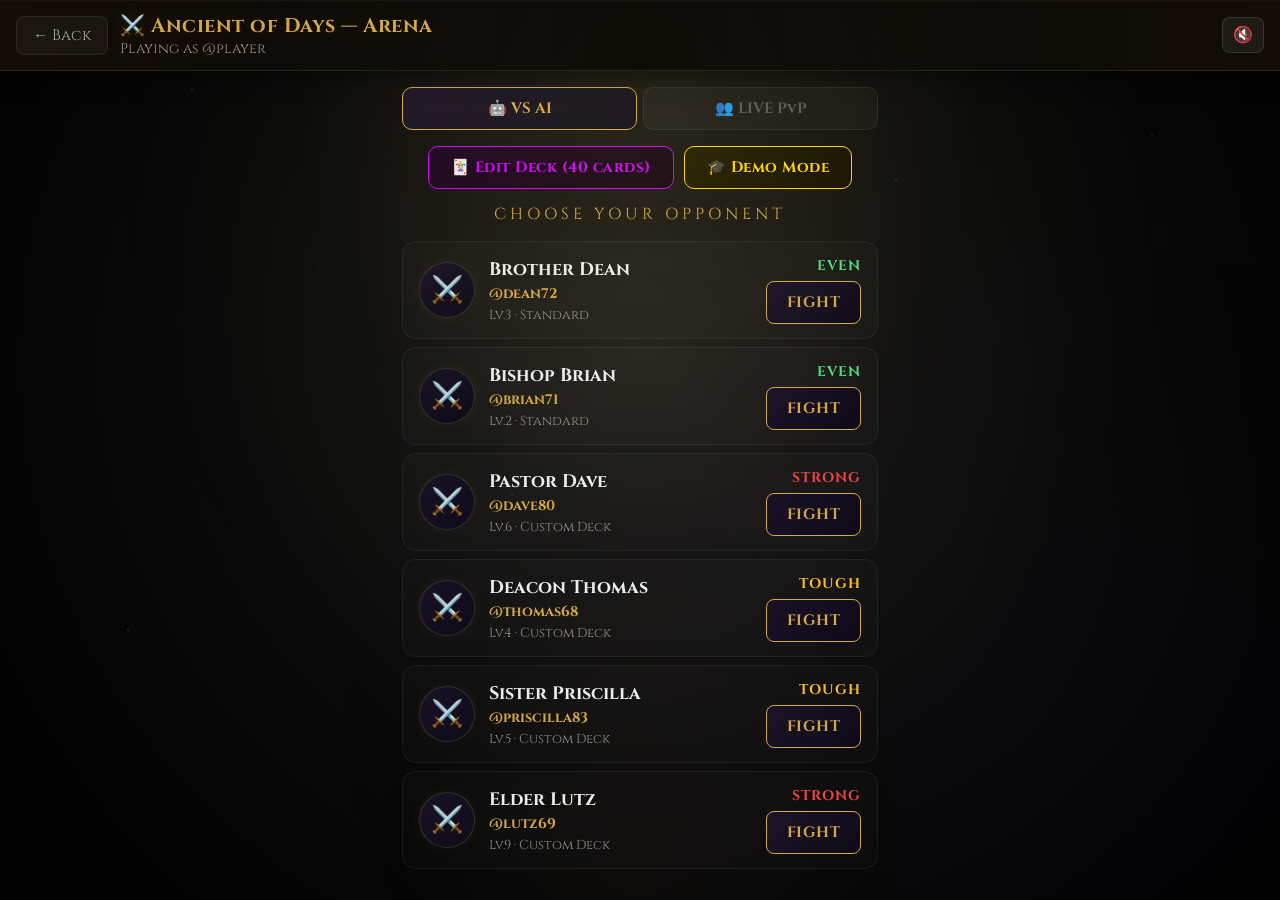
==== commit 34d32622: "Add files via upload" ====
--- a/tcg/index.html
+++ b/tcg/index.html
@@ -8,8 +8,9 @@
   <link rel="preconnect" href="https://fonts.gstatic.com" crossorigin>
   <link href="https://fonts.googleapis.com/css2?family=Cinzel:wght@400;700;900&display=swap" rel="stylesheet">
   <link rel="icon" type="image/svg+xml" href="data:image/svg+xml,<svg xmlns='http://www.w3.org/2000/svg' viewBox='0 0 100 100'><text y='.9em' font-size='90'>⚔️</text></svg>" />
-  <script type="module" crossorigin src="./assets/index-_kkxTLTy.js"></script>
-  <link rel="stylesheet" crossorigin href="./assets/index-CN4k8wia.css">
+  <script type="module" crossorigin src="./assets/main-jYwpx1FZ.js"></script>
+  <link rel="modulepreload" crossorigin href="./assets/sprites-peF-7yrz.js">
+  <link rel="stylesheet" crossorigin href="./assets/main-CTFIKV-g.css">
 </head>
 <body>
   <div id="root"></div>
--- a/tcg/assets/main-CTFIKV-g.css
+++ b/tcg/assets/main-CTFIKV-g.css
@@ -0,0 +1 @@
+*,*:before,*:after{box-sizing:border-box;margin:0;padding:0}body{font-family:Cinzel,Georgia,serif;background:#0a0815;color:#fff;min-height:100vh;-webkit-font-smoothing:antialiased;overflow-x:hidden}button{cursor:pointer;font-family:Cinzel,Georgia,serif}.tcg-page{min-height:100vh;position:relative;overflow:hidden;background:radial-gradient(circle at 50% 40%,#1a1a1a,#0a0a0a,#000)}.bg-grid{position:fixed;top:0;right:0;bottom:0;left:0;pointer-events:none;z-index:1;background:radial-gradient(ellipse at 50% 5%,rgba(255,215,100,.08) 0%,transparent 40%),radial-gradient(ellipse at 50% 95%,rgba(212,168,67,.03) 0%,transparent 30%)}.bg-grid:before{content:"";position:absolute;top:0;right:0;bottom:0;left:0;background-image:radial-gradient(1.5px 1.5px at 10% 70%,rgba(255,215,100,.25),transparent),radial-gradient(1px 1px at 25% 30%,rgba(200,220,255,.2),transparent),radial-gradient(1.5px 1.5px at 40% 55%,rgba(255,215,100,.2),transparent),radial-gradient(1px 1px at 55% 80%,rgba(212,168,67,.18),transparent),radial-gradient(2px 2px at 70% 20%,rgba(200,200,255,.15),transparent),radial-gradient(1px 1px at 85% 60%,rgba(255,200,80,.2),transparent),radial-gradient(1.5px 1.5px at 15% 10%,rgba(180,200,255,.25),transparent),radial-gradient(1px 1px at 60% 8%,rgba(200,220,255,.2),transparent),radial-gradient(1.5px 1.5px at 90% 15%,rgba(180,200,255,.18),transparent),radial-gradient(1px 1px at 35% 5%,rgba(255,240,200,.2),transparent);animation:lightMotesDrift 14s ease-in-out infinite alternate}@keyframes lightMotesDrift{0%{transform:translateY(0) translate(0);opacity:.7}50%{opacity:1}to{transform:translateY(-12px) translate(6px);opacity:.8}}.bg-radial{position:fixed;top:0;right:0;bottom:0;left:0;background:radial-gradient(ellipse at 50% 20%,rgba(255,200,80,.04),transparent 60%),radial-gradient(ellipse at 80% 80%,rgba(120,60,160,.03),transparent 50%);pointer-events:none;z-index:0}.battle-bg{position:fixed;top:0;right:0;bottom:0;left:0;z-index:0;pointer-events:none;overflow:hidden;background:radial-gradient(ellipse at 50% 50%,transparent 50%,rgba(0,0,0,.5) 100%),linear-gradient(180deg,transparent 0%,transparent 38%,rgba(14,10,8,.35) 44%,rgba(14,10,8,.35) 56%,transparent 62%,transparent 100%),url(../images/celestial_horizon.png) top center / 100% 50% no-repeat,url(../images/temple_battlefield.png) bottom center / 100% 55% no-repeat,#080612}.battle-bg:before{content:"";position:absolute;top:0;right:0;bottom:0;left:0;background:radial-gradient(1.5px 1.5px at 5% 4%,rgba(200,220,255,.7),transparent),radial-gradient(1px 1px at 12% 8%,rgba(200,220,255,.5),transparent),radial-gradient(2px 2px at 20% 3%,rgba(255,240,200,.8),transparent),radial-gradient(1px 1px at 28% 12%,rgba(180,200,255,.4),transparent),radial-gradient(1.5px 1.5px at 38% 6%,rgba(255,255,255,.6),transparent),radial-gradient(1px 1px at 45% 2%,rgba(200,220,255,.5),transparent),radial-gradient(2px 2px at 55% 9%,rgba(255,215,100,.7),transparent),radial-gradient(1px 1px at 62% 5%,rgba(200,220,255,.4),transparent),radial-gradient(1.5px 1.5px at 72% 3%,rgba(255,255,255,.6),transparent),radial-gradient(1px 1px at 80% 10%,rgba(180,200,255,.5),transparent),radial-gradient(2px 2px at 88% 7%,rgba(255,240,200,.6),transparent),radial-gradient(1px 1px at 95% 4%,rgba(200,220,255,.4),transparent),radial-gradient(ellipse at 50% 8%,rgba(212,168,67,.2) 0%,transparent 40%),radial-gradient(ellipse at 30% 15%,rgba(100,60,180,.06) 0%,transparent 30%),radial-gradient(ellipse at 70% 12%,rgba(60,100,200,.05) 0%,transparent 25%);animation:celestialBreath 8s ease-in-out infinite alternate}.battle-bg:after{content:"";position:absolute;top:0;right:0;bottom:0;left:0;background:linear-gradient(0deg,transparent 48%,rgba(212,168,67,.06) 49%,rgba(212,168,67,.12) 49.8%,rgba(255,215,100,.18) 50%,rgba(212,168,67,.12) 50.2%,rgba(212,168,67,.06) 51%,transparent 52%),radial-gradient(circle at 3% 55%,rgba(255,160,40,.08) 0%,transparent 15%),radial-gradient(circle at 97% 55%,rgba(255,160,40,.08) 0%,transparent 15%),repeating-linear-gradient(125deg,transparent,transparent 80px,rgba(255,255,255,.012) 80px,rgba(255,255,255,.012) 81px,transparent 81px,transparent 160px),repeating-linear-gradient(55deg,transparent,transparent 120px,rgba(212,168,67,.008) 120px,rgba(212,168,67,.008) 121px,transparent 121px,transparent 240px)}@keyframes celestialBreath{0%{opacity:.85}50%{opacity:1}to{opacity:.9}}@keyframes dustDrift{0%{transform:translate(0)}to{transform:translate(6px)}}.scene-mountains{position:absolute;bottom:46%;left:0;right:0;height:16%;z-index:1;background:radial-gradient(ellipse at 50% 50%,rgba(212,168,67,.06) 0%,transparent 60%),linear-gradient(0deg,transparent 15%,rgba(14,10,8,.2) 40%,rgba(14,10,8,.25) 50%,rgba(14,10,8,.2) 60%,transparent 85%);pointer-events:none}.scene-dunes{position:absolute;bottom:0;left:0;right:0;height:55%;z-index:1;background:repeating-linear-gradient(0deg,transparent,transparent 59px,rgba(212,168,67,.04) 59px,rgba(212,168,67,.04) 60px),repeating-linear-gradient(90deg,transparent,transparent 79px,rgba(212,168,67,.03) 79px,rgba(212,168,67,.03) 80px),linear-gradient(180deg,#1e19121a,#14100a4d);pointer-events:none}.scene-ruins{position:absolute;top:0;right:0;bottom:0;left:0;z-index:2;pointer-events:none;background-image:url("data:image/svg+xml,%3Csvg xmlns='http://www.w3.org/2000/svg' viewBox='0 0 60 400' preserveAspectRatio='xMinYMid meet'%3E%3Cdefs%3E%3ClinearGradient id='pg' x1='0' y1='0' x2='1' y2='0'%3E%3Cstop offset='0%25' stop-color='%23201a12' stop-opacity='0.8'/%3E%3Cstop offset='50%25' stop-color='%232a2018' stop-opacity='0.6'/%3E%3Cstop offset='100%25' stop-color='%23201a12' stop-opacity='0.8'/%3E%3C/linearGradient%3E%3C/defs%3E%3Crect x='12' y='30' width='20' height='340' fill='url(%23pg)' rx='2'/%3E%3Crect x='8' y='22' width='28' height='12' fill='%23d4a843' opacity='0.15' rx='2'/%3E%3Crect x='6' y='16' width='32' height='8' fill='%23d4a843' opacity='0.1' rx='2'/%3E%3Crect x='10' y='365' width='24' height='8' fill='%23d4a843' opacity='0.1' rx='1'/%3E%3C/svg%3E"),url("data:image/svg+xml,%3Csvg xmlns='http://www.w3.org/2000/svg' viewBox='0 0 60 400' preserveAspectRatio='xMaxYMid meet'%3E%3Cdefs%3E%3ClinearGradient id='pg2' x1='0' y1='0' x2='1' y2='0'%3E%3Cstop offset='0%25' stop-color='%23201a12' stop-opacity='0.8'/%3E%3Cstop offset='50%25' stop-color='%232a2018' stop-opacity='0.6'/%3E%3Cstop offset='100%25' stop-color='%23201a12' stop-opacity='0.8'/%3E%3C/linearGradient%3E%3C/defs%3E%3Crect x='28' y='30' width='20' height='340' fill='url(%23pg2)' rx='2'/%3E%3Crect x='24' y='22' width='28' height='12' fill='%23d4a843' opacity='0.15' rx='2'/%3E%3Crect x='22' y='16' width='32' height='8' fill='%23d4a843' opacity='0.1' rx='2'/%3E%3Crect x='26' y='365' width='24' height='8' fill='%23d4a843' opacity='0.1' rx='1'/%3E%3C/svg%3E");background-position:left center,right center;background-size:40px 80%,40px 80%;background-repeat:no-repeat}.scene-palms{position:absolute;top:0;right:0;bottom:0;left:0;z-index:2;pointer-events:none;background-image:radial-gradient(circle at 4% 50%,rgba(255,140,30,.06) 0%,rgba(255,100,20,.02) 8%,transparent 15%),radial-gradient(circle at 96% 50%,rgba(255,140,30,.06) 0%,rgba(255,100,20,.02) 8%,transparent 15%);animation:brazierFlicker 3s ease-in-out infinite alternate}@keyframes brazierFlicker{0%{opacity:.8}25%{opacity:1}50%{opacity:.85}75%{opacity:.95}to{opacity:.9}}.scene-dust-particles{position:absolute;top:0;right:0;bottom:0;left:0;z-index:3;pointer-events:none}.scene-dust-particles:before{content:"";position:absolute;width:200%;height:100%;top:0;left:-50%;background-image:radial-gradient(2px 2px at 10% 60%,rgba(212,168,67,.2),transparent),radial-gradient(1.5px 1.5px at 20% 70%,rgba(212,168,67,.15),transparent),radial-gradient(2px 2px at 35% 55%,rgba(212,168,67,.12),transparent),radial-gradient(1px 1px at 45% 65%,rgba(255,215,100,.18),transparent),radial-gradient(2px 2px at 55% 58%,rgba(212,168,67,.1),transparent),radial-gradient(1.5px 1.5px at 65% 72%,rgba(212,168,67,.14),transparent),radial-gradient(1.5px 1.5px at 15% 15%,rgba(180,200,255,.15),transparent),radial-gradient(1px 1px at 40% 20%,rgba(200,180,255,.12),transparent),radial-gradient(1.5px 1.5px at 60% 12%,rgba(180,200,255,.1),transparent),radial-gradient(1px 1px at 80% 18%,rgba(255,215,100,.13),transparent),radial-gradient(2px 2px at 85% 25%,rgba(200,200,255,.08),transparent),radial-gradient(1.5px 1.5px at 30% 10%,rgba(200,180,255,.1),transparent);animation:dustFloat 18s linear infinite}.scene-dust-particles:after{content:"";position:absolute;width:200%;height:100%;top:0;left:-80%;background-image:radial-gradient(1.5px 1.5px at 12% 62%,rgba(212,168,67,.1),transparent),radial-gradient(2px 2px at 28% 48%,rgba(255,215,100,.08),transparent),radial-gradient(1px 1px at 42% 72%,rgba(212,168,67,.12),transparent),radial-gradient(1.5px 1.5px at 58% 54%,rgba(212,168,67,.09),transparent),radial-gradient(2px 2px at 72% 66%,rgba(255,200,80,.1),transparent),radial-gradient(1px 1px at 88% 46%,rgba(180,200,255,.08),transparent);animation:dustFloat 25s linear infinite reverse}@keyframes dustFloat{0%{transform:translate(0)}to{transform:translate(50%)}}@keyframes starDrift{0%{transform:translateY(0) translate(0)}to{transform:translateY(-8px) translate(4px)}}.glass-header{position:sticky;top:0;z-index:20;display:flex;align-items:center;gap:12px;padding:12px 16px;background:linear-gradient(90deg,rgba(60,40,15,.12),transparent,rgba(60,40,15,.12)),#0e0a08e6;backdrop-filter:blur(16px) saturate(1.4);-webkit-backdrop-filter:blur(16px) saturate(1.4);border-bottom:1px solid rgba(180,140,60,.18);box-shadow:0 4px 20px #00000080,0 1px #b48c3c0f inset}.header-title{font-weight:700;color:#d4a843;font-size:20px;letter-spacing:.5px;text-shadow:0 0 20px rgba(212,168,67,.2)}.header-sub{font-size:14px;color:#a09080}.btn-back{background:#ffffff0a;border:1px solid rgba(255,255,255,.08);color:#aaa;padding:8px 16px;border-radius:8px;font-size:15px;transition:all .2s;-webkit-backdrop-filter:blur(4px);backdrop-filter:blur(4px)}.btn-back:hover{background:#ffffff14;color:#aaa}.btn-fight{background:linear-gradient(135deg,#1a1228,#0e0a18);border:1px solid #d4a843;color:#d4a843;padding:10px 20px;border-radius:8px;font-size:15px;font-weight:700;letter-spacing:.5px;transition:all .2s}.btn-primary{background:linear-gradient(135deg,#1a1228,#0e0a18);border:1px solid #d4a843;color:#d4a843;padding:14px 28px;border-radius:10px;font-size:18px;font-weight:700;letter-spacing:.5px}.btn-ghost{background:#ffffff08;border:1px solid rgba(255,255,255,.08);color:#aaa;padding:13px 28px;border-radius:10px;font-size:16px;transition:all .2s}.btn-ghost:hover{color:#888;border-color:#ffffff26}.btn-ability{background:#cc00ff14;border:1px solid #CC00FF88;color:#c0f;padding:10px 18px;border-radius:8px;font-size:15px;font-weight:700;letter-spacing:.3px}.btn-cancel{background:#ffffff08;border:1px solid rgba(255,255,255,.08);color:#aaa;padding:10px 18px;border-radius:8px;font-size:15px}.btn-attack-face{background:#ef44441a;border:1px solid #ef4444;color:#ef4444;padding:12px 22px;border-radius:8px;font-size:16px;font-weight:700}.btn-end-turn{background:linear-gradient(145deg,#2a2a2a4d,#1116);border:2px solid rgba(212,168,67,.2);color:#888;padding:14px 40px;border-radius:12px;font-size:18px;font-weight:700;letter-spacing:1px;transition:all .3s;font-family:Cinzel,Georgia,serif;text-transform:uppercase}.btn-end-turn.active{background:linear-gradient(135deg,#d4a843,#a07828);border-color:#d4a843;color:#000;box-shadow:0 0 20px #d4a84359,0 4px 16px #d4a84333;text-shadow:0 1px 2px rgba(0,0,0,.3)}.section-label{text-align:center;color:#d4a843;font-size:16px;letter-spacing:4px;margin-bottom:16px;text-shadow:0 0 15px rgba(212,168,67,.2);font-family:Cinzel,Georgia,serif;text-transform:uppercase}.opponent-card{background:#ffffff05;border:1px solid rgba(255,255,255,.06);border-radius:14px;padding:14px 16px;margin-bottom:8px;display:flex;align-items:center;gap:14px;-webkit-backdrop-filter:blur(8px);backdrop-filter:blur(8px);transition:border-color .2s,background .2s}.opponent-card:hover{border-color:#7eb8f726;background:#ffffff09}.opp-avatar{width:56px;height:56px;border-radius:50%;background:linear-gradient(135deg,#1a1228,#0e0a18);display:flex;align-items:center;justify-content:center;font-size:26px;border:1px solid rgba(212,168,67,.2);box-shadow:0 0 12px #d4a84314}.opp-name{font-weight:700;font-size:18px;color:#eee}.opp-tag{font-size:14px;color:#d4a843;font-weight:700;margin-top:2px}.opp-info{font-size:13px;color:#beb9afbf;margin-top:3px}.battle-page{display:flex;flex-direction:column;min-height:100vh;font-family:Cinzel,Georgia,serif}.pvp-banner{background:linear-gradient(90deg,rgba(212,168,67,.04),transparent 20%,transparent 80%,rgba(212,168,67,.04)),#080604bf;backdrop-filter:blur(20px) saturate(1.2);-webkit-backdrop-filter:blur(20px) saturate(1.2);border-bottom:1px solid rgba(212,168,67,.2);padding:8px 16px;display:flex;align-items:center;justify-content:space-between;z-index:10;position:relative;box-shadow:0 2px 12px #0006}.pvp-badge{background:linear-gradient(135deg,#d4a843,#a07828);color:#000;padding:4px 10px;border-radius:4px;font-size:14px;font-weight:700;letter-spacing:1.5px;text-transform:uppercase}.center-banner{text-align:center;padding:12px 0;position:relative;z-index:5;background:radial-gradient(ellipse at 50% 50%,rgba(212,168,67,.06) 0%,transparent 60%),#0003;backdrop-filter:blur(8px);-webkit-backdrop-filter:blur(8px);border-top:1px solid rgba(212,168,67,.15);border-bottom:1px solid rgba(212,168,67,.15);overflow:hidden}.center-banner:before{content:"✝ ☨ ✡ ☩ ♱ ✟ ☦ ✠ ✝ ☨ ✡ ☩ ♱ ✟ ☦ ✠";position:absolute;top:0;right:0;bottom:0;left:0;display:flex;align-items:center;justify-content:center;font-size:12px;letter-spacing:16px;color:#d4a8431f;white-space:nowrap;animation:glyphScroll 30s linear infinite;pointer-events:none}.center-banner:after{content:"";position:absolute;top:50%;left:50%;transform:translate(-50%,-50%);width:200px;height:200px;border-radius:50%;border:1px solid rgba(212,168,67,.08);box-shadow:0 0 30px #d4a8430f,inset 0 0 20px #d4a8430a;pointer-events:none;animation:covenantPulse 4s ease-in-out infinite}@keyframes glyphScroll{0%{transform:translate(0)}to{transform:translate(-50%)}}@keyframes covenantPulse{0%,to{box-shadow:0 0 30px #d4a8430f,inset 0 0 20px #d4a8430a;border-color:#d4a84314}50%{box-shadow:0 0 50px #d4a8431f,inset 0 0 30px #d4a84314;border-color:#d4a84326}}.center-banner h1{font-size:22px;font-weight:700;letter-spacing:6px;color:#d4a843;text-shadow:0 0 20px rgba(212,168,67,.5),0 0 40px rgba(212,168,67,.2),0 2px 4px rgba(0,0,0,.8);margin:0;text-transform:uppercase;position:relative;z-index:2}.center-banner .turn-info{font-size:14px;color:#c8beaacc;letter-spacing:2px;margin-top:2px;position:relative;z-index:2}.covenant-circle-svg{position:absolute;top:50%;left:50%;transform:translate(-50%,-50%);width:160px;height:160px;pointer-events:none;z-index:1;opacity:.6}.covenant-ring-outer{animation:covenantRotate 40s linear infinite;transform-origin:100px 100px}.covenant-ring-inner{animation:covenantRotate 25s linear infinite reverse;transform-origin:100px 100px}@keyframes covenantRotate{0%{transform:rotate(0)}to{transform:rotate(360deg)}}.battle-half{padding:8px 16px;position:relative;z-index:5;flex:1;display:flex;flex-direction:column}.opponent-half{background:linear-gradient(180deg,rgba(15,20,50,.25) 0%,rgba(10,12,30,.1) 60%,transparent 100%);border-bottom:1px solid rgba(100,120,200,.08);overflow:hidden;position:relative}.opponent-half:before{content:"";position:absolute;top:-20%;left:-20%;width:140%;height:120%;background:linear-gradient(115deg,transparent 30%,rgba(255,215,100,.03) 32%,rgba(255,215,100,.05) 33%,transparent 35%),linear-gradient(125deg,transparent 50%,rgba(200,200,255,.02) 52%,rgba(200,200,255,.04) 53%,transparent 55%),linear-gradient(105deg,transparent 65%,rgba(255,215,100,.025) 67%,rgba(255,215,100,.04) 68%,transparent 70%);animation:lightRaysDrift 12s ease-in-out infinite alternate;pointer-events:none;z-index:0}@keyframes lightRaysDrift{0%{transform:translate(-5%) rotate(-1deg);opacity:.6}50%{opacity:1}to{transform:translate(5%) rotate(1deg);opacity:.7}}.player-half{background:linear-gradient(0deg,rgba(25,20,12,.25) 0%,rgba(20,16,10,.1) 60%,transparent 100%);border-top:1px solid rgba(212,168,67,.06)}.player-bar{display:flex;justify-content:space-between;align-items:center;margin-bottom:4px}.player-bar-left{display:flex;align-items:center;gap:8px}.bar-name{font-weight:700;font-size:17px;letter-spacing:.5px}.bar-tag{font-size:14px;color:#d4a843}.bar-stats{display:flex;gap:10px;font-size:14px;color:#c8c3b4d9}.hp-section{margin-bottom:6px}.hp-label{display:flex;gap:4px;font-size:15px;font-weight:700;margin-bottom:4px}.hp-track{height:10px;background:#503c1e26;border-radius:6px;overflow:hidden;border:1px solid rgba(180,140,60,.1)}.hp-fill{height:100%;border-radius:6px;box-shadow:0 0 8px currentColor}.alt-win-panel{display:flex;gap:4px;justify-content:center;flex-wrap:wrap;padding:3px 8px;margin-bottom:4px}.alt-win-badge{display:flex;align-items:center;gap:3px;font-size:10px;padding:2px 6px;border-radius:4px;background:#d4a84314;border:1px solid rgba(212,168,67,.2);color:#d4a843}.alt-win-badge.alt-win-done{background:#4ade8026;border-color:#4ade8066;color:#4ade80}.faction-panel{display:flex;gap:6px;justify-content:center;flex-wrap:wrap;padding:4px 8px;margin-bottom:4px}.faction-badge{display:flex;align-items:center;gap:3px;padding:3px 8px;border-radius:8px;font-size:10px;position:relative;background:repeating-linear-gradient(120deg,transparent,transparent 20px,rgba(255,255,255,.005) 20px,rgba(255,255,255,.005) 21px),#14120e66;border:1px solid rgba(255,255,255,.06);color:#555;transition:all .4s ease}.faction-badge.faction-active{background:radial-gradient(ellipse at 50% 100%,rgba(212,168,67,.12) 0%,transparent 70%),#14120e80;border-color:#d4a8434d;color:#d4a843;box-shadow:0 0 12px #d4a84326,0 2px 8px #0000004d,inset 0 1px #d4a8431a;animation:monumentGlow 3s ease-in-out infinite}.faction-badge.faction-fired{border-color:#4ade8080;box-shadow:0 0 16px #4ade8040,0 0 30px #4ade801a;animation:factionFire .6s ease}.faction-icon{font-size:14px;filter:drop-shadow(0 0 3px rgba(212,168,67,.3))}.faction-count{font-weight:600;letter-spacing:.5px}.faction-name{font-weight:700;letter-spacing:.5px;font-size:9px;text-transform:uppercase}.faction-used{font-size:8px;color:#888;text-transform:uppercase;opacity:.6}@keyframes monumentGlow{0%,to{box-shadow:0 0 12px #d4a84326,0 2px 8px #0000004d}50%{box-shadow:0 0 20px #d4a84340,0 2px 8px #0000004d,0 0 35px #d4a84314}}@keyframes factionFire{0%{transform:scale(1)}30%{transform:scale(1.2);box-shadow:0 0 20px #4ade8066,0 0 40px #4ade8026}to{transform:scale(1)}}.field-zone{min-height:100px;border-radius:14px;border:2px solid rgba(212,168,67,.18);padding:12px 10px;display:flex;flex-wrap:nowrap;gap:10px;justify-content:center;align-items:center;transition:all .3s ease;position:relative;overflow-x:auto;background:radial-gradient(ellipse at 50% 50%,rgba(212,168,67,.05) 0%,transparent 50%),repeating-linear-gradient(130deg,transparent,transparent 60px,rgba(255,255,255,.012) 60px,rgba(255,255,255,.012) 61px),linear-gradient(145deg,#1e1a1473,#0e0c088c);box-shadow:inset 0 2px 8px #00000059,inset 0 -1px 4px #0003,inset 0 1px #d4a84314,0 0 16px #d4a8430a,0 2px 12px #0006}.field-nav{display:none}@media(max-width:600px){.field-zone{justify-content:flex-start;scroll-snap-type:x mandatory;-webkit-overflow-scrolling:touch;gap:10px;padding:10px 14px;scrollbar-width:none}.field-zone::-webkit-scrollbar{display:none}.field-zone>*{scroll-snap-align:center;flex-shrink:0}.field-nav{display:flex;justify-content:center;align-items:center;gap:5px;padding:3px 0 1px}.field-nav-dot{width:7px;height:7px;border-radius:50%;background:#333;border:none;padding:0;cursor:pointer;transition:all .2s}.field-nav-dot.active{background:#d4a843;box-shadow:0 0 6px #d4a84344;transform:scale(1.3)}.field-nav-arrow{background:none;border:none;color:#555;font-size:16px;padding:2px 6px;cursor:pointer;transition:color .2s}.field-nav-arrow:active{color:#d4a843}}.field-zone:before{content:"";position:absolute;top:8px;right:8px;bottom:8px;left:8px;border-radius:10px;pointer-events:none}.field-receiving{border-color:#4ade8066;background:radial-gradient(ellipse at 50% 50%,rgba(74,222,128,.08) 0%,transparent 50%),repeating-linear-gradient(130deg,transparent,transparent 60px,rgba(255,255,255,.01) 60px,rgba(255,255,255,.01) 61px),linear-gradient(145deg,#262c244d,#12161066);box-shadow:inset 0 0 30px #4ade800f,0 0 24px #4ade8014}.field-targetable{border-color:#ef444466;background:radial-gradient(ellipse at 50% 50%,rgba(239,68,68,.08) 0%,transparent 50%),repeating-linear-gradient(130deg,transparent,transparent 60px,rgba(255,255,255,.01) 60px,rgba(255,255,255,.01) 61px),linear-gradient(145deg,#2c22224d,#16101066);box-shadow:inset 0 0 30px #ef44440f,0 0 24px #ef444414}.field-empty{display:flex;flex-direction:column;align-items:center;justify-content:center;gap:6px;padding:20px;color:#dcd2be99;font-size:15px;letter-spacing:1px;font-style:italic;text-shadow:0 1px 4px rgba(0,0,0,.7)}.battle-log-wrapper{position:fixed;bottom:52px;right:8px;z-index:25;width:220px;border-radius:8px;background:#0a0806e0;backdrop-filter:blur(14px);-webkit-backdrop-filter:blur(14px);border:1px solid rgba(212,168,67,.1);box-shadow:0 2px 12px #00000080;overflow:hidden;transition:max-height .3s ease,opacity .3s}.battle-log-wrapper.log-collapsed{max-height:26px;opacity:.75}.battle-log-wrapper.log-expanded{max-height:200px;opacity:1}.battle-log-header{display:flex;align-items:center;justify-content:space-between;width:100%;padding:4px 8px;font-size:10px;font-weight:700;color:#d4a843b3;text-transform:uppercase;letter-spacing:1.5px;border:none;background:none;cursor:pointer;pointer-events:auto;border-bottom:1px solid rgba(212,168,67,.06);font-family:inherit}.battle-log-header:active{color:#d4a843e6}.log-toggle{font-size:12px;color:#d4a84380}.battle-log{max-height:160px;overflow-y:auto;padding:4px 8px;scrollbar-width:thin;scrollbar-color:rgba(212,168,67,.15) transparent}.battle-log::-webkit-scrollbar{width:2px}.battle-log::-webkit-scrollbar-thumb{background:#d4a84333;border-radius:2px}.log-msg{font-size:11px;padding:1px 0;color:#dcd2bed9;line-height:1.35;text-shadow:0 1px 2px rgba(0,0,0,.6)}@media(max-width:600px){.battle-log-wrapper{width:150px;bottom:48px;right:4px;border-radius:6px}.battle-log-wrapper.log-collapsed{max-height:24px}.battle-log-wrapper.log-expanded{max-height:150px}.battle-log{max-height:120px;padding:3px 6px}.log-msg{font-size:10px}.battle-log-header{font-size:9px;padding:3px 6px}}.action-bar{display:flex;gap:8px;justify-content:center;padding:6px 0;overflow:hidden}.player-hand-info{display:flex;align-items:center;gap:8px;padding:4px 14px;background:#08060480;backdrop-filter:blur(8px);-webkit-backdrop-filter:blur(8px);border-top:1px solid rgba(212,168,67,.08);z-index:15}.player-hand-stats{margin-left:auto;font-size:13px;color:#dcd2bed9;text-shadow:0 1px 2px rgba(0,0,0,.6);letter-spacing:.3px}.hand-tray{padding:10px 12px 8px;background:linear-gradient(0deg,transparent 95%,rgba(212,168,67,.04) 100%),#0c0a06bf;backdrop-filter:blur(20px) saturate(1.2);-webkit-backdrop-filter:blur(20px) saturate(1.2);border-top:2px solid rgba(212,168,67,.15);position:relative;z-index:15;box-shadow:inset 0 2px 8px #00000040}.hand-area{display:flex;align-items:center;gap:8px}.deck{position:relative;flex-shrink:0;width:148px;height:216px;margin-bottom:16px}.deck .pc{position:absolute;width:148px;height:216px;border-radius:10px;overflow:hidden;box-shadow:2px 2px 6px #00000080;border:1px solid rgba(212,168,67,.12)}.deck .pc img{width:100%;height:100%;object-fit:cover;display:block}.deck .pc:nth-child(1){top:4px;left:4px}.deck .pc:nth-child(2){top:2px;left:2px}.deck .pc:nth-child(3){top:0;left:0;z-index:1}.deck-cnt{position:absolute;bottom:-22px;left:0;right:0;text-align:center;font-size:13px;font-weight:700;color:#dcd2bed9;text-shadow:0 1px 3px rgba(0,0,0,.7);letter-spacing:.5px}.hand-cards{display:flex;gap:8px;justify-content:center;align-items:flex-end;min-height:110px;perspective:1000px;overflow-x:auto;padding:6px 4px;flex:1;min-width:0}@media(max-width:600px){.hand-cards{justify-content:flex-start;overflow-x:auto;scroll-snap-type:x mandatory;-webkit-overflow-scrolling:touch;gap:10px;padding:4px 12px;scrollbar-width:none}.hand-cards::-webkit-scrollbar{display:none}.hand-cards>*{scroll-snap-align:center;flex-shrink:0}}.hand-nav{display:none}@media(max-width:600px){.hand-nav{display:flex;justify-content:center;align-items:center;gap:6px;padding:4px 0 2px}.hand-nav-dot{width:8px;height:8px;border-radius:50%;background:#333;border:none;padding:0;cursor:pointer;transition:all .2s}.hand-nav-dot.active{background:#d4a843;box-shadow:0 0 6px #d4a84344;transform:scale(1.3)}.hand-nav-arrow{background:none;border:none;color:#666;font-size:18px;padding:2px 8px;cursor:pointer;transition:color .2s}.hand-nav-arrow:active{color:#d4a843}}.hand-hint{text-align:center;font-size:14px;color:#888;margin-top:6px;letter-spacing:.3px}.end-turn-bar{padding:8px 16px 14px;display:flex;justify-content:center;background:#060503b3;backdrop-filter:blur(12px);-webkit-backdrop-filter:blur(12px);border-top:1px solid rgba(212,168,67,.08);position:relative;z-index:10}.spinner{display:inline-block;width:14px;height:14px;border:2px solid #555;border-top-color:#d4a843;border-radius:50%;animation:spin .8s linear infinite;vertical-align:middle;margin-right:6px}@keyframes spin{0%{transform:rotate(0)}to{transform:rotate(360deg)}}@keyframes float{0%,to{transform:translateY(0)}50%{transform:translateY(-3px)}}@keyframes spBob{0%,to{transform:translateY(0)}50%{transform:translateY(-4px)}}@keyframes pulseGlow{0%,to{box-shadow:0 0 10px #4ade8033}50%{box-shadow:0 0 24px #4ade8077}}.trap-zone{padding:6px 10px;margin:4px 0;border-radius:10px;border:1px solid rgba(249,115,22,.22);background:radial-gradient(ellipse at 50% 50%,rgba(249,115,22,.04) 0%,transparent 60%),repeating-linear-gradient(120deg,transparent,transparent 50px,rgba(255,255,255,.006) 50px,rgba(255,255,255,.006) 51px),#0e0c084d;box-shadow:inset 0 0 15px #0000001a}.trap-zone-label{font-size:11px;color:#f97316;letter-spacing:1.5px;text-align:center;margin-bottom:4px;font-weight:700;text-transform:uppercase;font-family:Cinzel,Georgia,serif}.trap-zone-cards{display:flex;gap:8px;justify-content:center;flex-wrap:wrap}.trap-card-slot{position:relative;min-width:70px;padding:8px 10px;border-radius:10px;text-align:center;transition:all .3s ease;perspective:800px}.trap-card-facedown{border:2px solid rgba(249,115,22,.3);background:linear-gradient(145deg,#3c281466,#1e140a80);box-shadow:0 0 10px #f9731614;animation:trapPulse 2.5s ease-in-out infinite}.trap-card-owned{border:2px solid rgba(249,115,22,.35);background:linear-gradient(145deg,#32230f59,#19120873);box-shadow:0 0 8px #f973161a}.trap-card-back{font-size:20px;margin-bottom:2px}.trap-card-icon{font-size:16px;margin-bottom:1px}.trap-card-hidden{font-size:10px;color:#f97316;font-style:italic;opacity:.6}.trap-card-name{font-size:10px;font-weight:700;color:#f97316;white-space:nowrap;overflow:hidden;text-overflow:ellipsis;max-width:80px}.trap-card-trigger{font-size:9px;color:#fb923c;margin:2px 0;opacity:.8}.trap-card-desc{font-size:8px;color:#888;line-height:1.2;max-width:80px}.trap-reveal-flash{position:absolute;top:0;right:0;bottom:0;left:0;border-radius:10px;background:#f973164d;pointer-events:none;animation:trapRevealFlash .6s ease-out forwards}@keyframes trapPulse{0%,to{box-shadow:0 0 6px #f9731614}50%{box-shadow:0 0 14px #f9731633}}@keyframes trapRevealFlash{0%{opacity:1;transform:scale(1)}50%{opacity:.8;transform:scale(1.1)}to{opacity:0;transform:scale(1.2)}}.faith-zone{padding:8px 12px;margin:6px 0;border-radius:14px;border:1px solid rgba(212,168,67,.25);position:relative;overflow:hidden;background:radial-gradient(ellipse at 50% 50%,rgba(212,168,67,.06) 0%,transparent 50%),repeating-linear-gradient(135deg,transparent,transparent 40px,rgba(255,255,255,.008) 40px,rgba(255,255,255,.008) 41px),linear-gradient(145deg,#1c181280,#100e0a99);box-shadow:inset 0 0 30px #0003,inset 0 1px #d4a84314,0 0 20px #d4a8430d}.faith-zone:before{content:"";position:absolute;top:-1px;right:-1px;bottom:-1px;left:-1px;border-radius:14px;border:1px solid transparent;background:linear-gradient(#100e0a99,#100e0a99) padding-box,linear-gradient(90deg,#d4a8431a,#d4a8434d,#ffd76466,#d4a8434d,#d4a8431a) border-box;background-size:100% 100%,200% 100%;animation:runePulse 3s ease-in-out infinite;pointer-events:none;z-index:0}.faith-zone:after{content:"᚛ ᚜ ✦ ᚛ ᚜ ✦ ᚛ ᚜";position:absolute;bottom:2px;left:0;right:0;text-align:center;font-size:8px;letter-spacing:12px;color:#d4a84314;pointer-events:none;z-index:0}@keyframes runePulse{0%,to{background-position:0 0,0% 0;opacity:.7}50%{background-position:0 0,100% 0;opacity:1}}.faith-zone-label{font-size:12px;color:#d4a843;letter-spacing:2.5px;text-align:center;margin-bottom:6px;font-weight:700;text-transform:uppercase;text-shadow:0 0 12px rgba(212,168,67,.3);font-family:Cinzel,Georgia,serif;position:relative;z-index:1}.faith-zone-cards{display:flex;gap:10px;justify-content:center;flex-wrap:wrap;position:relative;z-index:1;padding:4px 8px}.faith-zone-cards:before,.faith-zone-cards:after{display:none}.faith-card-slot{display:flex;flex-direction:column;align-items:center;gap:4px;position:relative}.faith-card-label{display:flex;flex-direction:column;align-items:center;gap:1px}.faith-card-name{font-size:11px;font-weight:700;color:#dcd2bed9;text-shadow:0 1px 2px rgba(0,0,0,.6);max-width:80px;overflow:hidden;text-overflow:ellipsis;white-space:nowrap;text-align:center}.faith-card-turns{font-size:10px;color:#d4a843cc;letter-spacing:.3px}.faith-card-img{width:60px;height:84px;border-radius:6px;object-fit:cover;border:2px solid rgba(212,168,67,.2);box-shadow:0 2px 8px #0006;transition:border-color .3s,box-shadow .3s}.faith-card-slot.faith-charging .faith-card-img{border-color:#d4a8434d}.faith-card-slot.faith-ready .faith-card-img{border-color:#4ade8099;box-shadow:0 0 12px #4ade804d,0 2px 8px #0006;animation:faithImgPulse 1.5s ease-in-out infinite}.faith-card-slot.faith-decaying .faith-card-img{border-color:#fbbf2480;box-shadow:0 0 10px #fbbf2433,0 2px 8px #0006}.faith-card-slot.faith-disrupted .faith-card-img{border-color:#ef444480;box-shadow:0 0 10px #ef444433,0 2px 8px #0006}@keyframes faithImgPulse{0%,to{box-shadow:0 0 12px #4ade804d,0 2px 8px #0006}50%{box-shadow:0 0 20px #4ade8080,0 2px 8px #0006}}.faith-card-slot.faith-ready{animation:faithRise .6s ease-out}.faith-card-slot.faith-ready .faith-card-turns{color:#4ade80e6;font-weight:700}@keyframes faithRise{0%{transform:translateY(0) scale(1);opacity:.7}50%{transform:translateY(-4px) scale(1.02)}to{transform:translateY(0) scale(1);opacity:1}}.faith-card-slot.faith-charging .faith-card-turns{color:#d4a843cc}.faith-card-slot.faith-disrupted .faith-card-turns{color:#ef4444cc}.faith-card-slot.faith-decaying .faith-card-turns{color:#fbbf24e6;font-weight:700}.faith-ready-badge{font-size:9px;color:#4ade80;font-weight:700;letter-spacing:1px;margin-top:2px;animation:faithPulse 1.5s ease-in-out infinite}.faith-decaying-badge,.faith-disrupted-badge{position:absolute;top:22px;right:-4px;font-size:12px}.faith-reveal-btn{margin-top:4px;padding:4px 12px;border-radius:8px;border:1px solid #4ade80;background:radial-gradient(ellipse at 50% 100%,rgba(74,222,128,.15) 0%,transparent 60%),#4ade8014;color:#4ade80;font-size:11px;font-weight:700;cursor:pointer;font-family:inherit;transition:all .2s;text-transform:uppercase;letter-spacing:.5px;box-shadow:0 0 8px #4ade8026;animation:revealBtnPulse 2s ease-in-out infinite}.faith-reveal-btn:hover{background:#4ade8040;box-shadow:0 0 20px #4ade8066,0 0 40px #4ade801a;transform:translateY(-1px)}@keyframes revealBtnPulse{0%,to{box-shadow:0 0 8px #4ade8026}50%{box-shadow:0 0 16px #4ade804d,0 0 30px #4ade8014}}.faith-commit-btn{margin-left:8px;padding:3px 10px;border-radius:6px;border:1px solid #fbbf24;background:#fbbf241a;color:#fbbf24;font-size:12px;font-weight:700;cursor:pointer;font-family:inherit;transition:all .2s}.faith-commit-btn:hover{background:#fbbf2433;box-shadow:0 0 10px #fbbf2440}.faith-action-bar{display:flex;flex-direction:column;align-items:center;gap:4px;padding:6px 12px;background:#fbbf240a;border-top:1px solid rgba(251,191,36,.15);overflow:hidden}.faith-commit-btn-large{padding:8px 24px;border-radius:10px;border:2px solid #fbbf24;background:linear-gradient(135deg,#fbbf241f,#fbbf240a);color:#fbbf24;font-size:16px;font-weight:700;cursor:pointer;font-family:inherit;letter-spacing:.5px;transition:all .2s}.faith-commit-btn-large:hover{background:linear-gradient(135deg,#fbbf2433,#fbbf2414)}.faith-commit-hint{font-size:11px;color:#888;text-align:center}@keyframes faithPulse{0%,to{box-shadow:0 0 14px #4ade8033,0 0 28px #4ade8014}50%{box-shadow:0 0 32px #4ade8080,0 0 52px #4ade8026}}@keyframes faithDisruptPulse{0%,to{box-shadow:0 0 14px #a855f733,0 0 28px #a855f714}50%{box-shadow:0 0 30px #a855f780,0 0 48px #a855f726}}@keyframes faithDecayPulse{0%,to{box-shadow:0 0 14px #ef44444d,0 0 28px #ef44441a;opacity:1}50%{box-shadow:0 0 32px #ef44448c,0 0 52px #ef44442e;opacity:.85}}.faith-progress-fill.faith-progress-disrupted{background:linear-gradient(90deg,#a855f7,#7c3aed);box-shadow:0 0 4px #a855f766}.faith-progress-fill.faith-progress-decay{background:linear-gradient(90deg,#ef4444,#dc2626);box-shadow:0 0 4px #ef444466}.faith-disrupted-badge{font-size:8px;color:#a855f7;font-weight:700;letter-spacing:.5px;margin-top:2px;text-transform:uppercase}.faith-decaying-badge{font-size:8px;color:#ef4444;font-weight:700;letter-spacing:.5px;margin-top:2px;animation:faithDecayPulse 1.2s ease-in-out infinite}.faith-reveal-btn.faith-reveal-btn-decay{border-color:#ef4444;color:#ef4444;background:#ef44441a}.faith-reveal-btn.faith-reveal-btn-decay:hover{background:#ef444433;box-shadow:0 0 12px #ef44444d}.faith-charging-badge.faith-charging-disrupted{color:#a855f7}::-webkit-scrollbar{width:3px;height:3px}::-webkit-scrollbar-track{background:transparent}::-webkit-scrollbar-thumb{background:#222;border-radius:3px}::-webkit-scrollbar-thumb:hover{background:#444}@keyframes screenShake{0%,to{transform:translate(0)}10%{transform:translate(-4px,2px)}20%{transform:translate(4px,-2px)}30%{transform:translate(-3px,-3px)}40%{transform:translate(3px,3px)}50%{transform:translate(-2px,1px)}60%{transform:translate(2px,-1px)}70%{transform:translate(-1px,2px)}80%{transform:translate(1px,-1px)}}.screen-shake{animation:screenShake .4s ease-out}@keyframes faithLightBurst{0%{transform:scale(0) scaleY(1);opacity:.9}30%{transform:scale(1) scaleY(2);opacity:.8}60%{transform:scale(1.5) scaleY(3);opacity:.5}to{transform:scale(2.5) scaleY(4);opacity:0}}.faith-reveal-burst{position:fixed;width:160px;height:160px;border-radius:50%;background:radial-gradient(circle,rgba(255,255,255,.95),rgba(255,215,0,.6) 25%,rgba(212,168,67,.3) 50%,transparent 70%);pointer-events:none;z-index:150;animation:faithLightBurst 1s ease-out forwards}.faith-reveal-burst:before{content:"";position:absolute;left:50%;bottom:50%;width:6px;height:400px;transform:translate(-50%);background:linear-gradient(0deg,rgba(255,255,255,.8),rgba(255,215,0,.4) 30%,rgba(212,168,67,.15) 60%,transparent 100%);border-radius:3px;box-shadow:0 0 20px #ffd7004d,0 0 60px #ffd7001a;animation:columnFade 1s ease-out forwards}.faith-reveal-burst:after{content:"";position:absolute;top:50%;left:50%;width:40px;height:40px;border-radius:50%;border:2px solid rgba(255,215,0,.7);transform:translate(-50%,-50%);animation:revealRingExpand .8s ease-out forwards}@keyframes revealRingExpand{0%{width:40px;height:40px;opacity:1;border-width:3px}60%{opacity:.6;border-width:1px}to{width:300px;height:300px;opacity:0;border-width:.5px}}@keyframes columnFade{0%{opacity:0;height:0}20%{opacity:1;height:200px}50%{opacity:.8;height:400px}to{opacity:0;height:400px}}.particles-layer{position:fixed;top:0;right:0;bottom:0;left:0;pointer-events:none;z-index:4;overflow:hidden}.particles-layer:before{content:"";position:absolute;width:200%;height:200%;top:0;left:-50%;background-image:radial-gradient(2.5px 2.5px at 8% 65%,rgba(255,215,100,.35),transparent),radial-gradient(2px 2px at 18% 78%,rgba(212,168,67,.3),transparent),radial-gradient(3px 3px at 32% 55%,rgba(255,200,80,.2),transparent),radial-gradient(2px 2px at 48% 72%,rgba(212,168,67,.25),transparent),radial-gradient(2.5px 2.5px at 62% 60%,rgba(255,215,100,.2),transparent),radial-gradient(2px 2px at 75% 80%,rgba(212,168,67,.3),transparent),radial-gradient(3px 3px at 88% 50%,rgba(255,200,80,.15),transparent),radial-gradient(1px 1px at 5% 20%,rgba(180,200,255,.3),transparent),radial-gradient(1.5px 1.5px at 22% 12%,rgba(200,220,255,.2),transparent),radial-gradient(1px 1px at 42% 8%,rgba(180,200,255,.25),transparent),radial-gradient(1.5px 1.5px at 65% 15%,rgba(200,180,255,.15),transparent),radial-gradient(1px 1px at 82% 6%,rgba(180,200,255,.2),transparent),radial-gradient(1.5px 1.5px at 95% 18%,rgba(200,220,255,.18),transparent);animation:particlesRise 20s linear infinite}.particles-layer:after{content:"";position:absolute;width:300%;height:100%;top:0;left:-100%;background-image:radial-gradient(1.5px 1.5px at 6% 30%,rgba(255,215,100,.18),transparent),radial-gradient(2px 2px at 15% 55%,rgba(212,168,67,.12),transparent),radial-gradient(1px 1px at 28% 40%,rgba(180,200,255,.15),transparent),radial-gradient(1.5px 1.5px at 38% 70%,rgba(255,200,80,.1),transparent),radial-gradient(2px 2px at 52% 25%,rgba(212,168,67,.14),transparent),radial-gradient(1px 1px at 68% 60%,rgba(200,180,255,.1),transparent),radial-gradient(1.5px 1.5px at 78% 35%,rgba(255,215,100,.12),transparent),radial-gradient(1px 1px at 92% 50%,rgba(180,200,255,.08),transparent);animation:particlesDrift 30s linear infinite}@keyframes particlesRise{0%{transform:translateY(0) translate(0)}to{transform:translateY(-50%) translate(10%)}}@keyframes particlesDrift{0%{transform:translate(0)}to{transform:translate(33.33%)}}.covenant-reveal-burst{position:absolute;top:50%;left:50%;transform:translate(-50%,-50%);width:80px;height:80px;border-radius:50%;background:radial-gradient(circle,rgba(255,215,0,.6) 0%,rgba(212,168,67,.2) 40%,transparent 70%);pointer-events:none;z-index:10;animation:covenantBurst 1.2s ease-out forwards}.covenant-reveal-burst:before{content:"";position:absolute;top:-20px;right:-20px;bottom:-20px;left:-20px;border-radius:50%;border:2px solid rgba(212,168,67,.5);animation:covenantBurstRing 1.2s ease-out forwards}.covenant-reveal-burst:after{content:"✦";position:absolute;top:50%;left:50%;transform:translate(-50%,-50%);font-size:24px;color:#ffd700cc;text-shadow:0 0 20px rgba(255,215,0,.6);animation:covenantBurstGlyph 1.2s ease-out forwards}@keyframes covenantBurst{0%{transform:translate(-50%,-50%) scale(0);opacity:1}40%{transform:translate(-50%,-50%) scale(1.5);opacity:.8}to{transform:translate(-50%,-50%) scale(3);opacity:0}}@keyframes covenantBurstRing{0%{transform:scale(.5);opacity:1;border-width:3px}to{transform:scale(3);opacity:0;border-width:.5px}}@keyframes covenantBurstGlyph{0%{transform:translate(-50%,-50%) scale(0) rotate(0);opacity:1}50%{transform:translate(-50%,-50%) scale(1.5) rotate(180deg);opacity:.6}to{transform:translate(-50%,-50%) scale(.5) rotate(360deg);opacity:0}}@media(max-width:480px){.hand-cards{gap:8px}.field-zone{gap:4px;min-height:80px}.glass-header{padding:14px 16px}.opponent-card{padding:16px}.btn-fight{padding:12px 22px}.pvp-banner{padding:12px 16px}.battle-half{padding:8px 14px}.hand-tray{padding:10px 8px 8px}.end-turn-bar{padding:10px 16px 20px}.action-bar{gap:10px;padding:8px 0}.opp-info,.log-msg,.pvp-badge,.faith-zone-label,.faith-card-name,.faith-card-stats,.faith-progress-text,.faith-ready-badge,.faith-charging-badge,.faith-reveal-btn,.faith-commit-btn,.faith-commit-hint,.faith-disrupted-badge,.faith-decaying-badge,.trap-zone-label,.trap-card-name,.trap-card-trigger,.trap-card-desc,.trap-card-hidden{font-size:14px}.faction-panel{gap:3px;padding:2px 4px}.faction-badge{font-size:9px;padding:1px 4px}.faction-icon{font-size:11px}.faction-name{font-size:8px}}
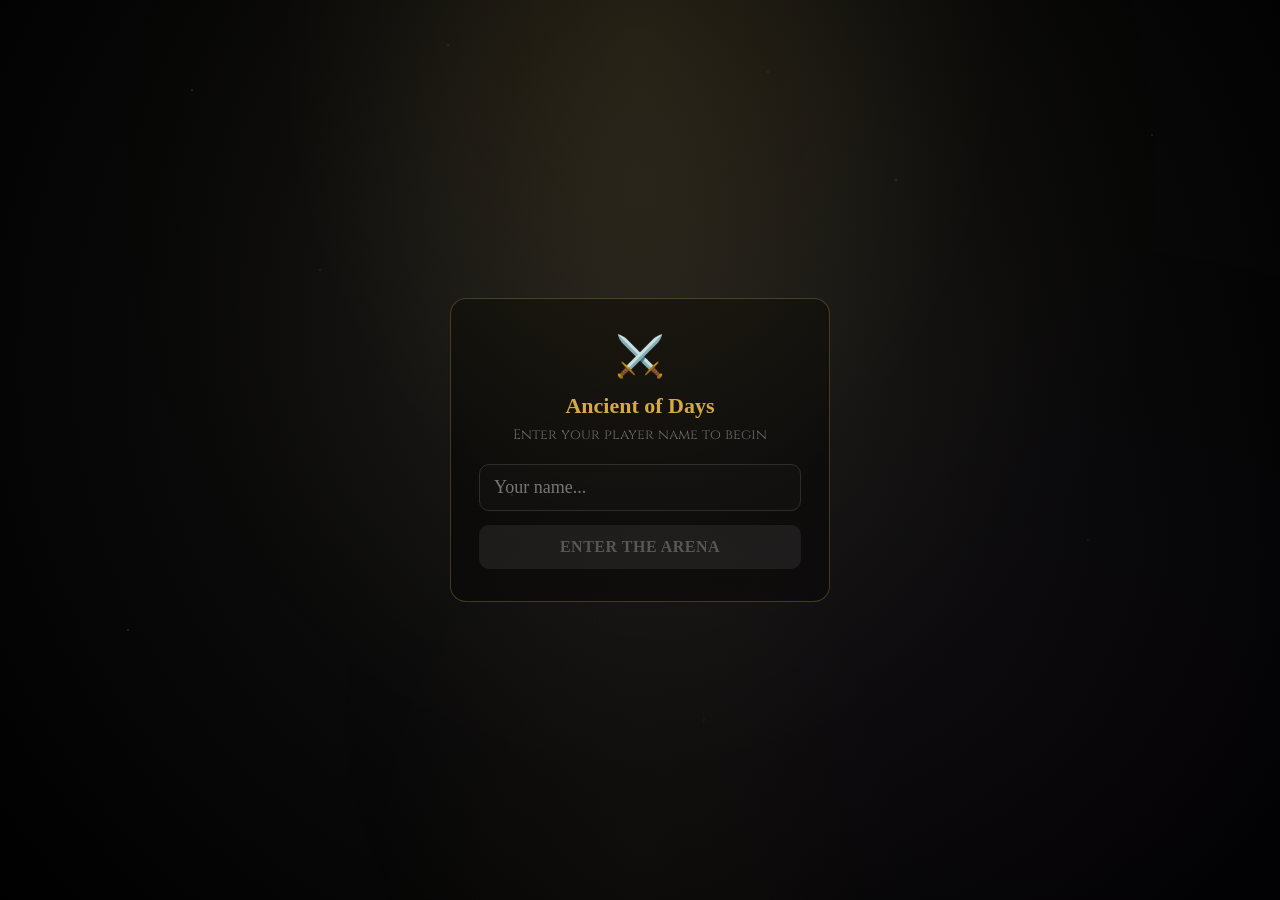
==== commit 9cee538c: "Add files" ====
--- a/tcg/index.html
+++ b/tcg/index.html
@@ -8,9 +8,9 @@
   <link rel="preconnect" href="https://fonts.gstatic.com" crossorigin>
   <link href="https://fonts.googleapis.com/css2?family=Cinzel:wght@400;700;900&display=swap" rel="stylesheet">
   <link rel="icon" type="image/svg+xml" href="data:image/svg+xml,<svg xmlns='http://www.w3.org/2000/svg' viewBox='0 0 100 100'><text y='.9em' font-size='90'>⚔️</text></svg>" />
-  <script type="module" crossorigin src="./assets/main-jYwpx1FZ.js"></script>
+  <script type="module" crossorigin src="./assets/main-UhFreWZf.js"></script>
   <link rel="modulepreload" crossorigin href="./assets/sprites-peF-7yrz.js">
-  <link rel="stylesheet" crossorigin href="./assets/main-CTFIKV-g.css">
+  <link rel="stylesheet" crossorigin href="./assets/main-BCuMkvuB.css">
 </head>
 <body>
   <div id="root"></div>
--- a/tcg/assets/main-BCuMkvuB.css
+++ b/tcg/assets/main-BCuMkvuB.css
@@ -0,0 +1 @@
+*,*:before,*:after{box-sizing:border-box;margin:0;padding:0}body{font-family:Cinzel,Georgia,serif;background:#0a0815;color:#fff;min-height:100vh;-webkit-font-smoothing:antialiased;overflow-x:hidden}button{cursor:pointer;font-family:Cinzel,Georgia,serif}.tcg-page{min-height:100vh;position:relative;overflow:hidden;background:radial-gradient(circle at 50% 40%,#1a1a1a,#0a0a0a,#000)}.bg-grid{position:fixed;top:0;right:0;bottom:0;left:0;pointer-events:none;z-index:1;background:radial-gradient(ellipse at 50% 5%,rgba(255,215,100,.08) 0%,transparent 40%),radial-gradient(ellipse at 50% 95%,rgba(212,168,67,.03) 0%,transparent 30%)}.bg-grid:before{content:"";position:absolute;top:0;right:0;bottom:0;left:0;background-image:radial-gradient(1.5px 1.5px at 10% 70%,rgba(255,215,100,.25),transparent),radial-gradient(1px 1px at 25% 30%,rgba(200,220,255,.2),transparent),radial-gradient(1.5px 1.5px at 40% 55%,rgba(255,215,100,.2),transparent),radial-gradient(1px 1px at 55% 80%,rgba(212,168,67,.18),transparent),radial-gradient(2px 2px at 70% 20%,rgba(200,200,255,.15),transparent),radial-gradient(1px 1px at 85% 60%,rgba(255,200,80,.2),transparent),radial-gradient(1.5px 1.5px at 15% 10%,rgba(180,200,255,.25),transparent),radial-gradient(1px 1px at 60% 8%,rgba(200,220,255,.2),transparent),radial-gradient(1.5px 1.5px at 90% 15%,rgba(180,200,255,.18),transparent),radial-gradient(1px 1px at 35% 5%,rgba(255,240,200,.2),transparent);animation:lightMotesDrift 14s ease-in-out infinite alternate}@keyframes lightMotesDrift{0%{transform:translateY(0) translate(0);opacity:.7}50%{opacity:1}to{transform:translateY(-12px) translate(6px);opacity:.8}}.bg-radial{position:fixed;top:0;right:0;bottom:0;left:0;background:radial-gradient(ellipse at 50% 20%,rgba(255,200,80,.04),transparent 60%),radial-gradient(ellipse at 80% 80%,rgba(120,60,160,.03),transparent 50%);pointer-events:none;z-index:0}.battle-bg{position:fixed;top:0;right:0;bottom:0;left:0;z-index:0;pointer-events:none;overflow:hidden;background:radial-gradient(ellipse at 50% 50%,transparent 50%,rgba(0,0,0,.5) 100%),linear-gradient(180deg,transparent 0%,transparent 38%,rgba(14,10,8,.35) 44%,rgba(14,10,8,.35) 56%,transparent 62%,transparent 100%),url(../images/celestial_horizon.png) top center / 100% 50% no-repeat,url(../images/temple_battlefield.png) bottom center / 100% 55% no-repeat,#080612}.battle-bg:before{content:"";position:absolute;top:0;right:0;bottom:0;left:0;background:radial-gradient(1.5px 1.5px at 5% 4%,rgba(200,220,255,.7),transparent),radial-gradient(1px 1px at 12% 8%,rgba(200,220,255,.5),transparent),radial-gradient(2px 2px at 20% 3%,rgba(255,240,200,.8),transparent),radial-gradient(1px 1px at 28% 12%,rgba(180,200,255,.4),transparent),radial-gradient(1.5px 1.5px at 38% 6%,rgba(255,255,255,.6),transparent),radial-gradient(1px 1px at 45% 2%,rgba(200,220,255,.5),transparent),radial-gradient(2px 2px at 55% 9%,rgba(255,215,100,.7),transparent),radial-gradient(1px 1px at 62% 5%,rgba(200,220,255,.4),transparent),radial-gradient(1.5px 1.5px at 72% 3%,rgba(255,255,255,.6),transparent),radial-gradient(1px 1px at 80% 10%,rgba(180,200,255,.5),transparent),radial-gradient(2px 2px at 88% 7%,rgba(255,240,200,.6),transparent),radial-gradient(1px 1px at 95% 4%,rgba(200,220,255,.4),transparent),radial-gradient(ellipse at 50% 8%,rgba(212,168,67,.2) 0%,transparent 40%),radial-gradient(ellipse at 30% 15%,rgba(100,60,180,.06) 0%,transparent 30%),radial-gradient(ellipse at 70% 12%,rgba(60,100,200,.05) 0%,transparent 25%);animation:celestialBreath 8s ease-in-out infinite alternate}.battle-bg:after{content:"";position:absolute;top:0;right:0;bottom:0;left:0;background:linear-gradient(0deg,transparent 48%,rgba(212,168,67,.06) 49%,rgba(212,168,67,.12) 49.8%,rgba(255,215,100,.18) 50%,rgba(212,168,67,.12) 50.2%,rgba(212,168,67,.06) 51%,transparent 52%),radial-gradient(circle at 3% 55%,rgba(255,160,40,.08) 0%,transparent 15%),radial-gradient(circle at 97% 55%,rgba(255,160,40,.08) 0%,transparent 15%),repeating-linear-gradient(125deg,transparent,transparent 80px,rgba(255,255,255,.012) 80px,rgba(255,255,255,.012) 81px,transparent 81px,transparent 160px),repeating-linear-gradient(55deg,transparent,transparent 120px,rgba(212,168,67,.008) 120px,rgba(212,168,67,.008) 121px,transparent 121px,transparent 240px)}@keyframes celestialBreath{0%{opacity:.85}50%{opacity:1}to{opacity:.9}}@keyframes dustDrift{0%{transform:translate(0)}to{transform:translate(6px)}}.scene-mountains{position:absolute;bottom:46%;left:0;right:0;height:16%;z-index:1;background:radial-gradient(ellipse at 50% 50%,rgba(212,168,67,.06) 0%,transparent 60%),linear-gradient(0deg,transparent 15%,rgba(14,10,8,.2) 40%,rgba(14,10,8,.25) 50%,rgba(14,10,8,.2) 60%,transparent 85%);pointer-events:none}.scene-dunes{position:absolute;bottom:0;left:0;right:0;height:55%;z-index:1;background:repeating-linear-gradient(0deg,transparent,transparent 59px,rgba(212,168,67,.04) 59px,rgba(212,168,67,.04) 60px),repeating-linear-gradient(90deg,transparent,transparent 79px,rgba(212,168,67,.03) 79px,rgba(212,168,67,.03) 80px),linear-gradient(180deg,#1e19121a,#14100a4d);pointer-events:none}.scene-ruins{position:absolute;top:0;right:0;bottom:0;left:0;z-index:2;pointer-events:none;background-image:url("data:image/svg+xml,%3Csvg xmlns='http://www.w3.org/2000/svg' viewBox='0 0 60 400' preserveAspectRatio='xMinYMid meet'%3E%3Cdefs%3E%3ClinearGradient id='pg' x1='0' y1='0' x2='1' y2='0'%3E%3Cstop offset='0%25' stop-color='%23201a12' stop-opacity='0.8'/%3E%3Cstop offset='50%25' stop-color='%232a2018' stop-opacity='0.6'/%3E%3Cstop offset='100%25' stop-color='%23201a12' stop-opacity='0.8'/%3E%3C/linearGradient%3E%3C/defs%3E%3Crect x='12' y='30' width='20' height='340' fill='url(%23pg)' rx='2'/%3E%3Crect x='8' y='22' width='28' height='12' fill='%23d4a843' opacity='0.15' rx='2'/%3E%3Crect x='6' y='16' width='32' height='8' fill='%23d4a843' opacity='0.1' rx='2'/%3E%3Crect x='10' y='365' width='24' height='8' fill='%23d4a843' opacity='0.1' rx='1'/%3E%3C/svg%3E"),url("data:image/svg+xml,%3Csvg xmlns='http://www.w3.org/2000/svg' viewBox='0 0 60 400' preserveAspectRatio='xMaxYMid meet'%3E%3Cdefs%3E%3ClinearGradient id='pg2' x1='0' y1='0' x2='1' y2='0'%3E%3Cstop offset='0%25' stop-color='%23201a12' stop-opacity='0.8'/%3E%3Cstop offset='50%25' stop-color='%232a2018' stop-opacity='0.6'/%3E%3Cstop offset='100%25' stop-color='%23201a12' stop-opacity='0.8'/%3E%3C/linearGradient%3E%3C/defs%3E%3Crect x='28' y='30' width='20' height='340' fill='url(%23pg2)' rx='2'/%3E%3Crect x='24' y='22' width='28' height='12' fill='%23d4a843' opacity='0.15' rx='2'/%3E%3Crect x='22' y='16' width='32' height='8' fill='%23d4a843' opacity='0.1' rx='2'/%3E%3Crect x='26' y='365' width='24' height='8' fill='%23d4a843' opacity='0.1' rx='1'/%3E%3C/svg%3E");background-position:left center,right center;background-size:40px 80%,40px 80%;background-repeat:no-repeat}.scene-palms{position:absolute;top:0;right:0;bottom:0;left:0;z-index:2;pointer-events:none;background-image:radial-gradient(circle at 4% 50%,rgba(255,140,30,.06) 0%,rgba(255,100,20,.02) 8%,transparent 15%),radial-gradient(circle at 96% 50%,rgba(255,140,30,.06) 0%,rgba(255,100,20,.02) 8%,transparent 15%);animation:brazierFlicker 3s ease-in-out infinite alternate}@keyframes brazierFlicker{0%{opacity:.8}25%{opacity:1}50%{opacity:.85}75%{opacity:.95}to{opacity:.9}}.scene-dust-particles{position:absolute;top:0;right:0;bottom:0;left:0;z-index:3;pointer-events:none}.scene-dust-particles:before{content:"";position:absolute;width:200%;height:100%;top:0;left:-50%;background-image:radial-gradient(2px 2px at 10% 60%,rgba(212,168,67,.2),transparent),radial-gradient(1.5px 1.5px at 20% 70%,rgba(212,168,67,.15),transparent),radial-gradient(2px 2px at 35% 55%,rgba(212,168,67,.12),transparent),radial-gradient(1px 1px at 45% 65%,rgba(255,215,100,.18),transparent),radial-gradient(2px 2px at 55% 58%,rgba(212,168,67,.1),transparent),radial-gradient(1.5px 1.5px at 65% 72%,rgba(212,168,67,.14),transparent),radial-gradient(1.5px 1.5px at 15% 15%,rgba(180,200,255,.15),transparent),radial-gradient(1px 1px at 40% 20%,rgba(200,180,255,.12),transparent),radial-gradient(1.5px 1.5px at 60% 12%,rgba(180,200,255,.1),transparent),radial-gradient(1px 1px at 80% 18%,rgba(255,215,100,.13),transparent),radial-gradient(2px 2px at 85% 25%,rgba(200,200,255,.08),transparent),radial-gradient(1.5px 1.5px at 30% 10%,rgba(200,180,255,.1),transparent);animation:dustFloat 18s linear infinite}.scene-dust-particles:after{content:"";position:absolute;width:200%;height:100%;top:0;left:-80%;background-image:radial-gradient(1.5px 1.5px at 12% 62%,rgba(212,168,67,.1),transparent),radial-gradient(2px 2px at 28% 48%,rgba(255,215,100,.08),transparent),radial-gradient(1px 1px at 42% 72%,rgba(212,168,67,.12),transparent),radial-gradient(1.5px 1.5px at 58% 54%,rgba(212,168,67,.09),transparent),radial-gradient(2px 2px at 72% 66%,rgba(255,200,80,.1),transparent),radial-gradient(1px 1px at 88% 46%,rgba(180,200,255,.08),transparent);animation:dustFloat 25s linear infinite reverse}@keyframes dustFloat{0%{transform:translate(0)}to{transform:translate(50%)}}@keyframes starDrift{0%{transform:translateY(0) translate(0)}to{transform:translateY(-8px) translate(4px)}}.glass-header{position:sticky;top:0;z-index:20;display:flex;align-items:center;gap:12px;padding:12px 16px;background:linear-gradient(90deg,rgba(60,40,15,.12),transparent,rgba(60,40,15,.12)),#0e0a08e6;backdrop-filter:blur(16px) saturate(1.4);-webkit-backdrop-filter:blur(16px) saturate(1.4);border-bottom:1px solid rgba(180,140,60,.18);box-shadow:0 4px 20px #00000080,0 1px #b48c3c0f inset}.header-title{font-weight:700;color:#d4a843;font-size:20px;letter-spacing:.5px;text-shadow:0 0 20px rgba(212,168,67,.2)}.header-sub{font-size:14px;color:#a09080}.btn-back{background:#ffffff0a;border:1px solid rgba(255,255,255,.08);color:#aaa;padding:8px 16px;border-radius:8px;font-size:15px;transition:all .2s;-webkit-backdrop-filter:blur(4px);backdrop-filter:blur(4px)}.btn-back:hover{background:#ffffff14;color:#aaa}.btn-fight{background:linear-gradient(135deg,#1a1228,#0e0a18);border:1px solid #d4a843;color:#d4a843;padding:10px 20px;border-radius:8px;font-size:15px;font-weight:700;letter-spacing:.5px;transition:all .2s}.btn-primary{background:linear-gradient(135deg,#1a1228,#0e0a18);border:1px solid #d4a843;color:#d4a843;padding:14px 28px;border-radius:10px;font-size:18px;font-weight:700;letter-spacing:.5px}.btn-ghost{background:#ffffff08;border:1px solid rgba(255,255,255,.08);color:#aaa;padding:13px 28px;border-radius:10px;font-size:16px;transition:all .2s}.btn-ghost:hover{color:#888;border-color:#ffffff26}.btn-ability{background:#cc00ff14;border:1px solid #CC00FF88;color:#c0f;padding:10px 18px;border-radius:8px;font-size:15px;font-weight:700;letter-spacing:.3px}.btn-cancel{background:#ffffff08;border:1px solid rgba(255,255,255,.08);color:#aaa;padding:10px 18px;border-radius:8px;font-size:15px}.btn-attack-face{background:#ef44441a;border:1px solid #ef4444;color:#ef4444;padding:12px 22px;border-radius:8px;font-size:16px;font-weight:700}.btn-end-turn{background:linear-gradient(145deg,#2a2a2a4d,#1116);border:2px solid rgba(212,168,67,.2);color:#888;padding:14px 40px;border-radius:12px;font-size:18px;font-weight:700;letter-spacing:1px;transition:all .3s;font-family:Cinzel,Georgia,serif;text-transform:uppercase}.btn-end-turn.active{background:linear-gradient(135deg,#d4a843,#a07828);border-color:#d4a843;color:#000;box-shadow:0 0 20px #d4a84359,0 4px 16px #d4a84333;text-shadow:0 1px 2px rgba(0,0,0,.3)}.section-label{text-align:center;color:#d4a843;font-size:16px;letter-spacing:4px;margin-bottom:16px;text-shadow:0 0 15px rgba(212,168,67,.2);font-family:Cinzel,Georgia,serif;text-transform:uppercase}.opponent-card{background:#ffffff05;border:1px solid rgba(255,255,255,.06);border-radius:14px;padding:14px 16px;margin-bottom:8px;display:flex;align-items:center;gap:14px;-webkit-backdrop-filter:blur(8px);backdrop-filter:blur(8px);transition:border-color .2s,background .2s}.opponent-card:hover{border-color:#7eb8f726;background:#ffffff09}.opp-avatar{width:56px;height:56px;border-radius:50%;background:linear-gradient(135deg,#1a1228,#0e0a18);display:flex;align-items:center;justify-content:center;font-size:26px;border:1px solid rgba(212,168,67,.2);box-shadow:0 0 12px #d4a84314}.opp-name{font-weight:700;font-size:18px;color:#eee}.opp-tag{font-size:14px;color:#d4a843;font-weight:700;margin-top:2px}.opp-info{font-size:13px;color:#beb9afbf;margin-top:3px}.battle-page{display:flex;flex-direction:column;min-height:100vh;font-family:Cinzel,Georgia,serif}.pvp-banner{background:linear-gradient(90deg,rgba(212,168,67,.04),transparent 20%,transparent 80%,rgba(212,168,67,.04)),#080604bf;backdrop-filter:blur(20px) saturate(1.2);-webkit-backdrop-filter:blur(20px) saturate(1.2);border-bottom:1px solid rgba(212,168,67,.2);padding:8px 16px;display:flex;align-items:center;justify-content:space-between;z-index:10;position:relative;box-shadow:0 2px 12px #0006}.pvp-badge{background:linear-gradient(135deg,#d4a843,#a07828);color:#000;padding:4px 10px;border-radius:4px;font-size:14px;font-weight:700;letter-spacing:1.5px;text-transform:uppercase}.center-banner{text-align:center;padding:12px 0;position:relative;z-index:5;background:radial-gradient(ellipse at 50% 50%,rgba(212,168,67,.06) 0%,transparent 60%),#0003;backdrop-filter:blur(8px);-webkit-backdrop-filter:blur(8px);border-top:1px solid rgba(212,168,67,.15);border-bottom:1px solid rgba(212,168,67,.15);overflow:hidden}.center-banner:before{content:"✝ ☨ ✡ ☩ ♱ ✟ ☦ ✠ ✝ ☨ ✡ ☩ ♱ ✟ ☦ ✠";position:absolute;top:0;right:0;bottom:0;left:0;display:flex;align-items:center;justify-content:center;font-size:12px;letter-spacing:16px;color:#d4a8431f;white-space:nowrap;animation:glyphScroll 30s linear infinite;pointer-events:none}.center-banner:after{content:"";position:absolute;top:50%;left:50%;transform:translate(-50%,-50%);width:200px;height:200px;border-radius:50%;border:1px solid rgba(212,168,67,.08);box-shadow:0 0 30px #d4a8430f,inset 0 0 20px #d4a8430a;pointer-events:none;animation:covenantPulse 4s ease-in-out infinite}@keyframes glyphScroll{0%{transform:translate(0)}to{transform:translate(-50%)}}@keyframes covenantPulse{0%,to{box-shadow:0 0 30px #d4a8430f,inset 0 0 20px #d4a8430a;border-color:#d4a84314}50%{box-shadow:0 0 50px #d4a8431f,inset 0 0 30px #d4a84314;border-color:#d4a84326}}.center-banner h1{font-size:22px;font-weight:700;letter-spacing:6px;color:#d4a843;text-shadow:0 0 20px rgba(212,168,67,.5),0 0 40px rgba(212,168,67,.2),0 2px 4px rgba(0,0,0,.8);margin:0;text-transform:uppercase;position:relative;z-index:2}.center-banner .turn-info{font-size:14px;color:#c8beaacc;letter-spacing:2px;margin-top:2px;position:relative;z-index:2}.covenant-circle-svg{position:absolute;top:50%;left:50%;transform:translate(-50%,-50%);width:160px;height:160px;pointer-events:none;z-index:1;opacity:.6}.covenant-ring-outer{animation:covenantRotate 40s linear infinite;transform-origin:100px 100px}.covenant-ring-inner{animation:covenantRotate 25s linear infinite reverse;transform-origin:100px 100px}@keyframes covenantRotate{0%{transform:rotate(0)}to{transform:rotate(360deg)}}.battle-half{padding:8px 16px;position:relative;z-index:5;flex:1;display:flex;flex-direction:column}.opponent-half{background:linear-gradient(180deg,rgba(15,20,50,.25) 0%,rgba(10,12,30,.1) 60%,transparent 100%);border-bottom:1px solid rgba(100,120,200,.08);overflow:hidden;position:relative}.opponent-half:before{content:"";position:absolute;top:-20%;left:-20%;width:140%;height:120%;background:linear-gradient(115deg,transparent 30%,rgba(255,215,100,.03) 32%,rgba(255,215,100,.05) 33%,transparent 35%),linear-gradient(125deg,transparent 50%,rgba(200,200,255,.02) 52%,rgba(200,200,255,.04) 53%,transparent 55%),linear-gradient(105deg,transparent 65%,rgba(255,215,100,.025) 67%,rgba(255,215,100,.04) 68%,transparent 70%);animation:lightRaysDrift 12s ease-in-out infinite alternate;pointer-events:none;z-index:0}@keyframes lightRaysDrift{0%{transform:translate(-5%) rotate(-1deg);opacity:.6}50%{opacity:1}to{transform:translate(5%) rotate(1deg);opacity:.7}}.player-half{background:linear-gradient(0deg,rgba(25,20,12,.25) 0%,rgba(20,16,10,.1) 60%,transparent 100%);border-top:1px solid rgba(212,168,67,.06)}.player-bar{display:flex;justify-content:space-between;align-items:center;margin-bottom:4px}.player-bar-left{display:flex;align-items:center;gap:8px}.bar-name{font-weight:700;font-size:17px;letter-spacing:.5px}.bar-tag{font-size:14px;color:#d4a843}.bar-stats{display:flex;gap:10px;font-size:14px;color:#c8c3b4d9}.hp-section{margin-bottom:6px}.hp-label{display:flex;gap:4px;font-size:15px;font-weight:700;margin-bottom:4px}.hp-track{height:10px;background:#503c1e26;border-radius:6px;overflow:hidden;border:1px solid rgba(180,140,60,.1)}.hp-fill{height:100%;border-radius:6px;box-shadow:0 0 8px currentColor}.alt-win-panel{display:flex;gap:4px;justify-content:center;flex-wrap:wrap;padding:3px 8px;margin-bottom:4px}.alt-win-badge{display:flex;align-items:center;gap:3px;font-size:10px;padding:2px 6px;border-radius:4px;background:#d4a84314;border:1px solid rgba(212,168,67,.2);color:#d4a843}.alt-win-badge.alt-win-done{background:#4ade8026;border-color:#4ade8066;color:#4ade80}.faction-panel{display:flex;gap:6px;justify-content:center;flex-wrap:wrap;padding:4px 8px;margin-bottom:4px}.faction-badge{display:flex;align-items:center;gap:3px;padding:3px 8px;border-radius:8px;font-size:10px;position:relative;background:repeating-linear-gradient(120deg,transparent,transparent 20px,rgba(255,255,255,.005) 20px,rgba(255,255,255,.005) 21px),#14120e66;border:1px solid rgba(255,255,255,.06);color:#555;transition:all .4s ease}.faction-badge.faction-active{background:radial-gradient(ellipse at 50% 100%,rgba(212,168,67,.12) 0%,transparent 70%),#14120e80;border-color:#d4a8434d;color:#d4a843;box-shadow:0 0 12px #d4a84326,0 2px 8px #0000004d,inset 0 1px #d4a8431a;animation:monumentGlow 3s ease-in-out infinite}.faction-badge.faction-fired{border-color:#4ade8080;box-shadow:0 0 16px #4ade8040,0 0 30px #4ade801a;animation:factionFire .6s ease}.faction-icon{font-size:14px;filter:drop-shadow(0 0 3px rgba(212,168,67,.3))}.faction-count{font-weight:600;letter-spacing:.5px}.faction-name{font-weight:700;letter-spacing:.5px;font-size:9px;text-transform:uppercase}.faction-used{font-size:8px;color:#888;text-transform:uppercase;opacity:.6}@keyframes monumentGlow{0%,to{box-shadow:0 0 12px #d4a84326,0 2px 8px #0000004d}50%{box-shadow:0 0 20px #d4a84340,0 2px 8px #0000004d,0 0 35px #d4a84314}}@keyframes factionFire{0%{transform:scale(1)}30%{transform:scale(1.2);box-shadow:0 0 20px #4ade8066,0 0 40px #4ade8026}to{transform:scale(1)}}.field-zone{min-height:100px;border-radius:14px;border:2px solid rgba(212,168,67,.18);padding:12px 10px;display:flex;flex-wrap:nowrap;gap:10px;justify-content:center;align-items:center;transition:all .3s ease;position:relative;overflow-x:auto;background:radial-gradient(ellipse at 50% 50%,rgba(212,168,67,.05) 0%,transparent 50%),repeating-linear-gradient(130deg,transparent,transparent 60px,rgba(255,255,255,.012) 60px,rgba(255,255,255,.012) 61px),linear-gradient(145deg,#1e1a1473,#0e0c088c);box-shadow:inset 0 2px 8px #00000059,inset 0 -1px 4px #0003,inset 0 1px #d4a84314,0 0 16px #d4a8430a,0 2px 12px #0006}.field-nav{display:none}@media(max-width:600px){.field-zone{justify-content:flex-start;scroll-snap-type:x mandatory;-webkit-overflow-scrolling:touch;gap:10px;padding:10px 14px;scrollbar-width:none}.field-zone::-webkit-scrollbar{display:none}.field-zone>*{scroll-snap-align:center;flex-shrink:0}.field-nav{display:flex;justify-content:center;align-items:center;gap:5px;padding:3px 0 1px}.field-nav-dot{width:7px;height:7px;border-radius:50%;background:#333;border:none;padding:0;cursor:pointer;transition:all .2s}.field-nav-dot.active{background:#d4a843;box-shadow:0 0 6px #d4a84344;transform:scale(1.3)}.field-nav-arrow{background:none;border:none;color:#555;font-size:16px;padding:2px 6px;cursor:pointer;transition:color .2s}.field-nav-arrow:active{color:#d4a843}}.field-zone:before{content:"";position:absolute;top:8px;right:8px;bottom:8px;left:8px;border-radius:10px;pointer-events:none}.field-receiving{border-color:#4ade8066;background:radial-gradient(ellipse at 50% 50%,rgba(74,222,128,.08) 0%,transparent 50%),repeating-linear-gradient(130deg,transparent,transparent 60px,rgba(255,255,255,.01) 60px,rgba(255,255,255,.01) 61px),linear-gradient(145deg,#262c244d,#12161066);box-shadow:inset 0 0 30px #4ade800f,0 0 24px #4ade8014}.field-targetable{border-color:#ef444466;background:radial-gradient(ellipse at 50% 50%,rgba(239,68,68,.08) 0%,transparent 50%),repeating-linear-gradient(130deg,transparent,transparent 60px,rgba(255,255,255,.01) 60px,rgba(255,255,255,.01) 61px),linear-gradient(145deg,#2c22224d,#16101066);box-shadow:inset 0 0 30px #ef44440f,0 0 24px #ef444414}.field-empty{display:flex;flex-direction:column;align-items:center;justify-content:center;gap:6px;padding:20px;color:#dcd2be99;font-size:15px;letter-spacing:1px;font-style:italic;text-shadow:0 1px 4px rgba(0,0,0,.7)}.battle-log-wrapper{position:fixed;bottom:52px;right:8px;z-index:25;width:220px;border-radius:8px;background:#0a0806e0;backdrop-filter:blur(14px);-webkit-backdrop-filter:blur(14px);border:1px solid rgba(212,168,67,.1);box-shadow:0 2px 12px #00000080;overflow:hidden;transition:max-height .3s ease,opacity .3s}.battle-log-wrapper.log-collapsed{max-height:26px;opacity:.75}.battle-log-wrapper.log-expanded{max-height:200px;opacity:1}.battle-log-header{display:flex;align-items:center;justify-content:space-between;width:100%;padding:4px 8px;font-size:10px;font-weight:700;color:#d4a843b3;text-transform:uppercase;letter-spacing:1.5px;border:none;background:none;cursor:pointer;pointer-events:auto;border-bottom:1px solid rgba(212,168,67,.06);font-family:inherit}.battle-log-header:active{color:#d4a843e6}.log-toggle{font-size:12px;color:#d4a84380}.battle-log{max-height:160px;overflow-y:auto;padding:4px 8px;scrollbar-width:thin;scrollbar-color:rgba(212,168,67,.15) transparent}.battle-log::-webkit-scrollbar{width:2px}.battle-log::-webkit-scrollbar-thumb{background:#d4a84333;border-radius:2px}.log-msg{font-size:11px;padding:1px 0;color:#dcd2bed9;line-height:1.35;text-shadow:0 1px 2px rgba(0,0,0,.6)}@media(max-width:600px){.battle-log-wrapper{width:150px;bottom:48px;right:4px;border-radius:6px}.battle-log-wrapper.log-collapsed{max-height:24px}.battle-log-wrapper.log-expanded{max-height:150px}.battle-log{max-height:120px;padding:3px 6px}.log-msg{font-size:10px}.battle-log-header{font-size:9px;padding:3px 6px}}.action-bar{display:flex;gap:8px;justify-content:center;padding:6px 0;overflow:hidden}.player-hand-info{display:flex;align-items:center;gap:8px;padding:4px 14px;background:#08060480;backdrop-filter:blur(8px);-webkit-backdrop-filter:blur(8px);border-top:1px solid rgba(212,168,67,.08);z-index:15}.player-hand-stats{margin-left:auto;font-size:13px;color:#dcd2bed9;text-shadow:0 1px 2px rgba(0,0,0,.6);letter-spacing:.3px}.hand-tray{padding:10px 12px 8px;background:linear-gradient(0deg,transparent 95%,rgba(212,168,67,.04) 100%),#0c0a06bf;backdrop-filter:blur(20px) saturate(1.2);-webkit-backdrop-filter:blur(20px) saturate(1.2);border-top:2px solid rgba(212,168,67,.15);position:relative;z-index:15;box-shadow:inset 0 2px 8px #00000040}.hand-area{display:flex;align-items:center;gap:8px}.deck{position:relative;flex-shrink:0;width:148px;height:216px;margin-bottom:16px;z-index:2}.deck .pc{position:absolute;width:148px;height:216px;border-radius:10px;overflow:hidden;box-shadow:2px 2px 6px #00000080;border:1px solid rgba(212,168,67,.12)}.deck .pc img{width:100%;height:100%;object-fit:cover;display:block}.deck .pc:nth-child(1){top:4px;left:4px}.deck .pc:nth-child(2){top:2px;left:2px}.deck .pc:nth-child(3){top:0;left:0;z-index:1}.deck-cnt{position:absolute;bottom:-22px;left:0;right:0;text-align:center;font-size:13px;font-weight:700;color:#dcd2bed9;text-shadow:0 1px 3px rgba(0,0,0,.7);letter-spacing:.5px}.hand-cards{display:flex;gap:8px;justify-content:center;align-items:flex-end;min-height:110px;perspective:1000px;overflow-x:auto;padding:6px 4px;flex:1;min-width:0}@media(max-width:600px){.hand-cards{justify-content:flex-start;overflow-x:auto;scroll-snap-type:x mandatory;-webkit-overflow-scrolling:touch;gap:10px;padding:4px 12px;scrollbar-width:none}.hand-cards::-webkit-scrollbar{display:none}.hand-cards>*{scroll-snap-align:center;flex-shrink:0}}.deck-in-hand{display:block}.deck-in-bar{display:none}@media(max-height:500px)and (orientation:landscape){.deck-in-hand{display:none}.deck-in-bar{display:block}.hand-tray{padding:2px 6px}.hand-area{gap:4px}.hand-cards{min-height:70px}.hand-cards>*:first-child{margin-left:20px}}.hand-nav{display:none}@media(max-width:600px){.hand-nav{display:flex;justify-content:center;align-items:center;gap:6px;padding:4px 0 2px}.hand-nav-dot{width:8px;height:8px;border-radius:50%;background:#333;border:none;padding:0;cursor:pointer;transition:all .2s}.hand-nav-dot.active{background:#d4a843;box-shadow:0 0 6px #d4a84344;transform:scale(1.3)}.hand-nav-arrow{background:none;border:none;color:#666;font-size:18px;padding:2px 8px;cursor:pointer;transition:color .2s}.hand-nav-arrow:active{color:#d4a843}}.hand-hint{text-align:center;font-size:14px;color:#888;margin-top:6px;letter-spacing:.3px}.end-turn-bar{padding:8px 16px 14px;display:flex;justify-content:center;align-items:center;gap:12px;background:#060503b3;backdrop-filter:blur(12px);-webkit-backdrop-filter:blur(12px);border-top:1px solid rgba(212,168,67,.08);position:relative;z-index:10}.end-turn-bar .deck{width:40px;height:58px;margin-bottom:0}.end-turn-bar .deck .pc{width:40px;height:58px;border-radius:4px}.end-turn-bar .deck .pc:nth-child(1){top:2px;left:2px}.end-turn-bar .deck .pc:nth-child(2){top:1px;left:1px}.end-turn-bar .deck-cnt{bottom:-14px;font-size:9px}.end-turn-bar .deck{margin-right:24px}.spinner{display:inline-block;width:14px;height:14px;border:2px solid #555;border-top-color:#d4a843;border-radius:50%;animation:spin .8s linear infinite;vertical-align:middle;margin-right:6px}@keyframes spin{0%{transform:rotate(0)}to{transform:rotate(360deg)}}@keyframes float{0%,to{transform:translateY(0)}50%{transform:translateY(-3px)}}@keyframes spBob{0%,to{transform:translateY(0)}50%{transform:translateY(-4px)}}@keyframes pulseGlow{0%,to{box-shadow:0 0 10px #4ade8033}50%{box-shadow:0 0 24px #4ade8077}}.trap-zone{padding:6px 10px;margin:4px 0;border-radius:10px;border:1px solid rgba(249,115,22,.22);background:radial-gradient(ellipse at 50% 50%,rgba(249,115,22,.04) 0%,transparent 60%),repeating-linear-gradient(120deg,transparent,transparent 50px,rgba(255,255,255,.006) 50px,rgba(255,255,255,.006) 51px),#0e0c084d;box-shadow:inset 0 0 15px #0000001a}.trap-zone-label{font-size:11px;color:#f97316;letter-spacing:1.5px;text-align:center;margin-bottom:4px;font-weight:700;text-transform:uppercase;font-family:Cinzel,Georgia,serif}.trap-zone-cards{display:flex;gap:8px;justify-content:center;flex-wrap:wrap}.trap-card-slot{position:relative;min-width:70px;padding:8px 10px;border-radius:10px;text-align:center;transition:all .3s ease;perspective:800px}.trap-card-facedown{border:2px solid rgba(249,115,22,.3);background:linear-gradient(145deg,#3c281466,#1e140a80);box-shadow:0 0 10px #f9731614;animation:trapPulse 2.5s ease-in-out infinite}.trap-card-owned{border:2px solid rgba(249,115,22,.35);background:linear-gradient(145deg,#32230f59,#19120873);box-shadow:0 0 8px #f973161a}.trap-card-back{font-size:20px;margin-bottom:2px}.trap-card-icon{font-size:16px;margin-bottom:1px}.trap-card-hidden{font-size:10px;color:#f97316;font-style:italic;opacity:.6}.trap-card-name{font-size:10px;font-weight:700;color:#f97316;white-space:nowrap;overflow:hidden;text-overflow:ellipsis;max-width:80px}.trap-card-trigger{font-size:9px;color:#fb923c;margin:2px 0;opacity:.8}.trap-card-desc{font-size:8px;color:#888;line-height:1.2;max-width:80px}.trap-reveal-flash{position:absolute;top:0;right:0;bottom:0;left:0;border-radius:10px;background:#f973164d;pointer-events:none;animation:trapRevealFlash .6s ease-out forwards}@keyframes trapPulse{0%,to{box-shadow:0 0 6px #f9731614}50%{box-shadow:0 0 14px #f9731633}}@keyframes trapRevealFlash{0%{opacity:1;transform:scale(1)}50%{opacity:.8;transform:scale(1.1)}to{opacity:0;transform:scale(1.2)}}.faith-zone{padding:8px 12px;margin:6px 0;border-radius:14px;border:1px solid rgba(212,168,67,.25);position:relative;overflow:hidden;background:radial-gradient(ellipse at 50% 50%,rgba(212,168,67,.06) 0%,transparent 50%),repeating-linear-gradient(135deg,transparent,transparent 40px,rgba(255,255,255,.008) 40px,rgba(255,255,255,.008) 41px),linear-gradient(145deg,#1c181280,#100e0a99);box-shadow:inset 0 0 30px #0003,inset 0 1px #d4a84314,0 0 20px #d4a8430d}.faith-zone:before{content:"";position:absolute;top:-1px;right:-1px;bottom:-1px;left:-1px;border-radius:14px;border:1px solid transparent;background:linear-gradient(#100e0a99,#100e0a99) padding-box,linear-gradient(90deg,#d4a8431a,#d4a8434d,#ffd76466,#d4a8434d,#d4a8431a) border-box;background-size:100% 100%,200% 100%;animation:runePulse 3s ease-in-out infinite;pointer-events:none;z-index:0}.faith-zone:after{content:"᚛ ᚜ ✦ ᚛ ᚜ ✦ ᚛ ᚜";position:absolute;bottom:2px;left:0;right:0;text-align:center;font-size:8px;letter-spacing:12px;color:#d4a84314;pointer-events:none;z-index:0}@keyframes runePulse{0%,to{background-position:0 0,0% 0;opacity:.7}50%{background-position:0 0,100% 0;opacity:1}}.faith-zone-label{font-size:12px;color:#d4a843;letter-spacing:2.5px;text-align:center;margin-bottom:6px;font-weight:700;text-transform:uppercase;text-shadow:0 0 12px rgba(212,168,67,.3);font-family:Cinzel,Georgia,serif;position:relative;z-index:1}.faith-zone-cards{display:flex;gap:10px;justify-content:center;flex-wrap:wrap;position:relative;z-index:1;padding:4px 8px}.faith-zone-cards:before,.faith-zone-cards:after{display:none}.faith-card-slot{display:flex;flex-direction:column;align-items:center;gap:4px;position:relative}.faith-card-label{display:flex;flex-direction:column;align-items:center;gap:1px}.faith-card-name{font-size:11px;font-weight:700;color:#dcd2bed9;text-shadow:0 1px 2px rgba(0,0,0,.6);max-width:80px;overflow:hidden;text-overflow:ellipsis;white-space:nowrap;text-align:center}.faith-card-turns{font-size:10px;color:#d4a843cc;letter-spacing:.3px}.faith-card-img{width:60px;height:84px;border-radius:6px;object-fit:cover;border:2px solid rgba(212,168,67,.2);box-shadow:0 2px 8px #0006;transition:border-color .3s,box-shadow .3s}.faith-card-slot.faith-charging .faith-card-img{border-color:#d4a8434d}.faith-card-slot.faith-ready .faith-card-img{border-color:#4ade8099;box-shadow:0 0 12px #4ade804d,0 2px 8px #0006;animation:faithImgPulse 1.5s ease-in-out infinite}.faith-card-slot.faith-decaying .faith-card-img{border-color:#fbbf2480;box-shadow:0 0 10px #fbbf2433,0 2px 8px #0006}.faith-card-slot.faith-disrupted .faith-card-img{border-color:#ef444480;box-shadow:0 0 10px #ef444433,0 2px 8px #0006}@keyframes faithImgPulse{0%,to{box-shadow:0 0 12px #4ade804d,0 2px 8px #0006}50%{box-shadow:0 0 20px #4ade8080,0 2px 8px #0006}}.faith-card-slot.faith-ready{animation:faithRise .6s ease-out}.faith-card-slot.faith-ready .faith-card-turns{color:#4ade80e6;font-weight:700}@keyframes faithRise{0%{transform:translateY(0) scale(1);opacity:.7}50%{transform:translateY(-4px) scale(1.02)}to{transform:translateY(0) scale(1);opacity:1}}.faith-card-slot.faith-charging .faith-card-turns{color:#d4a843cc}.faith-card-slot.faith-disrupted .faith-card-turns{color:#ef4444cc}.faith-card-slot.faith-decaying .faith-card-turns{color:#fbbf24e6;font-weight:700}.faith-ready-badge{font-size:9px;color:#4ade80;font-weight:700;letter-spacing:1px;margin-top:2px;animation:faithPulse 1.5s ease-in-out infinite}.faith-decaying-badge,.faith-disrupted-badge{position:absolute;top:22px;right:-4px;font-size:12px}.faith-reveal-btn{margin-top:4px;padding:4px 12px;border-radius:8px;border:1px solid #4ade80;background:radial-gradient(ellipse at 50% 100%,rgba(74,222,128,.15) 0%,transparent 60%),#4ade8014;color:#4ade80;font-size:11px;font-weight:700;cursor:pointer;font-family:inherit;transition:all .2s;text-transform:uppercase;letter-spacing:.5px;box-shadow:0 0 8px #4ade8026;animation:revealBtnPulse 2s ease-in-out infinite}.faith-reveal-btn:hover{background:#4ade8040;box-shadow:0 0 20px #4ade8066,0 0 40px #4ade801a;transform:translateY(-1px)}@keyframes revealBtnPulse{0%,to{box-shadow:0 0 8px #4ade8026}50%{box-shadow:0 0 16px #4ade804d,0 0 30px #4ade8014}}.faith-commit-btn{margin-left:8px;padding:3px 10px;border-radius:6px;border:1px solid #fbbf24;background:#fbbf241a;color:#fbbf24;font-size:12px;font-weight:700;cursor:pointer;font-family:inherit;transition:all .2s}.faith-commit-btn:hover{background:#fbbf2433;box-shadow:0 0 10px #fbbf2440}.faith-action-bar{display:flex;flex-direction:column;align-items:center;gap:4px;padding:6px 12px;background:#fbbf240a;border-top:1px solid rgba(251,191,36,.15);overflow:hidden}.faith-commit-btn-large{padding:8px 24px;border-radius:10px;border:2px solid #fbbf24;background:linear-gradient(135deg,#fbbf241f,#fbbf240a);color:#fbbf24;font-size:16px;font-weight:700;cursor:pointer;font-family:inherit;letter-spacing:.5px;transition:all .2s}.faith-commit-btn-large:hover{background:linear-gradient(135deg,#fbbf2433,#fbbf2414)}.faith-commit-hint{font-size:11px;color:#888;text-align:center}@keyframes faithPulse{0%,to{box-shadow:0 0 14px #4ade8033,0 0 28px #4ade8014}50%{box-shadow:0 0 32px #4ade8080,0 0 52px #4ade8026}}@keyframes faithDisruptPulse{0%,to{box-shadow:0 0 14px #a855f733,0 0 28px #a855f714}50%{box-shadow:0 0 30px #a855f780,0 0 48px #a855f726}}@keyframes faithDecayPulse{0%,to{box-shadow:0 0 14px #ef44444d,0 0 28px #ef44441a;opacity:1}50%{box-shadow:0 0 32px #ef44448c,0 0 52px #ef44442e;opacity:.85}}.faith-progress-fill.faith-progress-disrupted{background:linear-gradient(90deg,#a855f7,#7c3aed);box-shadow:0 0 4px #a855f766}.faith-progress-fill.faith-progress-decay{background:linear-gradient(90deg,#ef4444,#dc2626);box-shadow:0 0 4px #ef444466}.faith-disrupted-badge{font-size:8px;color:#a855f7;font-weight:700;letter-spacing:.5px;margin-top:2px;text-transform:uppercase}.faith-decaying-badge{font-size:8px;color:#ef4444;font-weight:700;letter-spacing:.5px;margin-top:2px;animation:faithDecayPulse 1.2s ease-in-out infinite}.faith-reveal-btn.faith-reveal-btn-decay{border-color:#ef4444;color:#ef4444;background:#ef44441a}.faith-reveal-btn.faith-reveal-btn-decay:hover{background:#ef444433;box-shadow:0 0 12px #ef44444d}.faith-charging-badge.faith-charging-disrupted{color:#a855f7}::-webkit-scrollbar{width:3px;height:3px}::-webkit-scrollbar-track{background:transparent}::-webkit-scrollbar-thumb{background:#222;border-radius:3px}::-webkit-scrollbar-thumb:hover{background:#444}@keyframes screenShake{0%,to{transform:translate(0)}10%{transform:translate(-4px,2px)}20%{transform:translate(4px,-2px)}30%{transform:translate(-3px,-3px)}40%{transform:translate(3px,3px)}50%{transform:translate(-2px,1px)}60%{transform:translate(2px,-1px)}70%{transform:translate(-1px,2px)}80%{transform:translate(1px,-1px)}}.screen-shake{animation:screenShake .4s ease-out}@keyframes faithLightBurst{0%{transform:scale(0) scaleY(1);opacity:.9}30%{transform:scale(1) scaleY(2);opacity:.8}60%{transform:scale(1.5) scaleY(3);opacity:.5}to{transform:scale(2.5) scaleY(4);opacity:0}}.faith-reveal-burst{position:fixed;width:160px;height:160px;border-radius:50%;background:radial-gradient(circle,rgba(255,255,255,.95),rgba(255,215,0,.6) 25%,rgba(212,168,67,.3) 50%,transparent 70%);pointer-events:none;z-index:150;animation:faithLightBurst 1s ease-out forwards}.faith-reveal-burst:before{content:"";position:absolute;left:50%;bottom:50%;width:6px;height:400px;transform:translate(-50%);background:linear-gradient(0deg,rgba(255,255,255,.8),rgba(255,215,0,.4) 30%,rgba(212,168,67,.15) 60%,transparent 100%);border-radius:3px;box-shadow:0 0 20px #ffd7004d,0 0 60px #ffd7001a;animation:columnFade 1s ease-out forwards}.faith-reveal-burst:after{content:"";position:absolute;top:50%;left:50%;width:40px;height:40px;border-radius:50%;border:2px solid rgba(255,215,0,.7);transform:translate(-50%,-50%);animation:revealRingExpand .8s ease-out forwards}@keyframes revealRingExpand{0%{width:40px;height:40px;opacity:1;border-width:3px}60%{opacity:.6;border-width:1px}to{width:300px;height:300px;opacity:0;border-width:.5px}}@keyframes columnFade{0%{opacity:0;height:0}20%{opacity:1;height:200px}50%{opacity:.8;height:400px}to{opacity:0;height:400px}}.particles-layer{position:fixed;top:0;right:0;bottom:0;left:0;pointer-events:none;z-index:4;overflow:hidden}.particles-layer:before{content:"";position:absolute;width:200%;height:200%;top:0;left:-50%;background-image:radial-gradient(2.5px 2.5px at 8% 65%,rgba(255,215,100,.35),transparent),radial-gradient(2px 2px at 18% 78%,rgba(212,168,67,.3),transparent),radial-gradient(3px 3px at 32% 55%,rgba(255,200,80,.2),transparent),radial-gradient(2px 2px at 48% 72%,rgba(212,168,67,.25),transparent),radial-gradient(2.5px 2.5px at 62% 60%,rgba(255,215,100,.2),transparent),radial-gradient(2px 2px at 75% 80%,rgba(212,168,67,.3),transparent),radial-gradient(3px 3px at 88% 50%,rgba(255,200,80,.15),transparent),radial-gradient(1px 1px at 5% 20%,rgba(180,200,255,.3),transparent),radial-gradient(1.5px 1.5px at 22% 12%,rgba(200,220,255,.2),transparent),radial-gradient(1px 1px at 42% 8%,rgba(180,200,255,.25),transparent),radial-gradient(1.5px 1.5px at 65% 15%,rgba(200,180,255,.15),transparent),radial-gradient(1px 1px at 82% 6%,rgba(180,200,255,.2),transparent),radial-gradient(1.5px 1.5px at 95% 18%,rgba(200,220,255,.18),transparent);animation:particlesRise 20s linear infinite}.particles-layer:after{content:"";position:absolute;width:300%;height:100%;top:0;left:-100%;background-image:radial-gradient(1.5px 1.5px at 6% 30%,rgba(255,215,100,.18),transparent),radial-gradient(2px 2px at 15% 55%,rgba(212,168,67,.12),transparent),radial-gradient(1px 1px at 28% 40%,rgba(180,200,255,.15),transparent),radial-gradient(1.5px 1.5px at 38% 70%,rgba(255,200,80,.1),transparent),radial-gradient(2px 2px at 52% 25%,rgba(212,168,67,.14),transparent),radial-gradient(1px 1px at 68% 60%,rgba(200,180,255,.1),transparent),radial-gradient(1.5px 1.5px at 78% 35%,rgba(255,215,100,.12),transparent),radial-gradient(1px 1px at 92% 50%,rgba(180,200,255,.08),transparent);animation:particlesDrift 30s linear infinite}@keyframes particlesRise{0%{transform:translateY(0) translate(0)}to{transform:translateY(-50%) translate(10%)}}@keyframes particlesDrift{0%{transform:translate(0)}to{transform:translate(33.33%)}}.covenant-reveal-burst{position:absolute;top:50%;left:50%;transform:translate(-50%,-50%);width:80px;height:80px;border-radius:50%;background:radial-gradient(circle,rgba(255,215,0,.6) 0%,rgba(212,168,67,.2) 40%,transparent 70%);pointer-events:none;z-index:10;animation:covenantBurst 1.2s ease-out forwards}.covenant-reveal-burst:before{content:"";position:absolute;top:-20px;right:-20px;bottom:-20px;left:-20px;border-radius:50%;border:2px solid rgba(212,168,67,.5);animation:covenantBurstRing 1.2s ease-out forwards}.covenant-reveal-burst:after{content:"✦";position:absolute;top:50%;left:50%;transform:translate(-50%,-50%);font-size:24px;color:#ffd700cc;text-shadow:0 0 20px rgba(255,215,0,.6);animation:covenantBurstGlyph 1.2s ease-out forwards}@keyframes covenantBurst{0%{transform:translate(-50%,-50%) scale(0);opacity:1}40%{transform:translate(-50%,-50%) scale(1.5);opacity:.8}to{transform:translate(-50%,-50%) scale(3);opacity:0}}@keyframes covenantBurstRing{0%{transform:scale(.5);opacity:1;border-width:3px}to{transform:scale(3);opacity:0;border-width:.5px}}@keyframes covenantBurstGlyph{0%{transform:translate(-50%,-50%) scale(0) rotate(0);opacity:1}50%{transform:translate(-50%,-50%) scale(1.5) rotate(180deg);opacity:.6}to{transform:translate(-50%,-50%) scale(.5) rotate(360deg);opacity:0}}@media(max-width:480px){.hand-cards{gap:8px}.field-zone{gap:4px;min-height:80px}.glass-header{padding:14px 16px}.opponent-card{padding:16px}.btn-fight{padding:12px 22px}.pvp-banner{padding:12px 16px}.battle-half{padding:8px 14px}.hand-tray{padding:10px 8px 8px}.end-turn-bar{padding:10px 16px 20px}.action-bar{gap:10px;padding:8px 0}.opp-info,.log-msg,.pvp-badge,.faith-zone-label,.faith-card-name,.faith-card-stats,.faith-progress-text,.faith-ready-badge,.faith-charging-badge,.faith-reveal-btn,.faith-commit-btn,.faith-commit-hint,.faith-disrupted-badge,.faith-decaying-badge,.trap-zone-label,.trap-card-name,.trap-card-trigger,.trap-card-desc,.trap-card-hidden{font-size:14px}.faction-panel{gap:3px;padding:2px 4px}.faction-badge{font-size:9px;padding:1px 4px}.faction-icon{font-size:11px}.faction-name{font-size:8px}}
